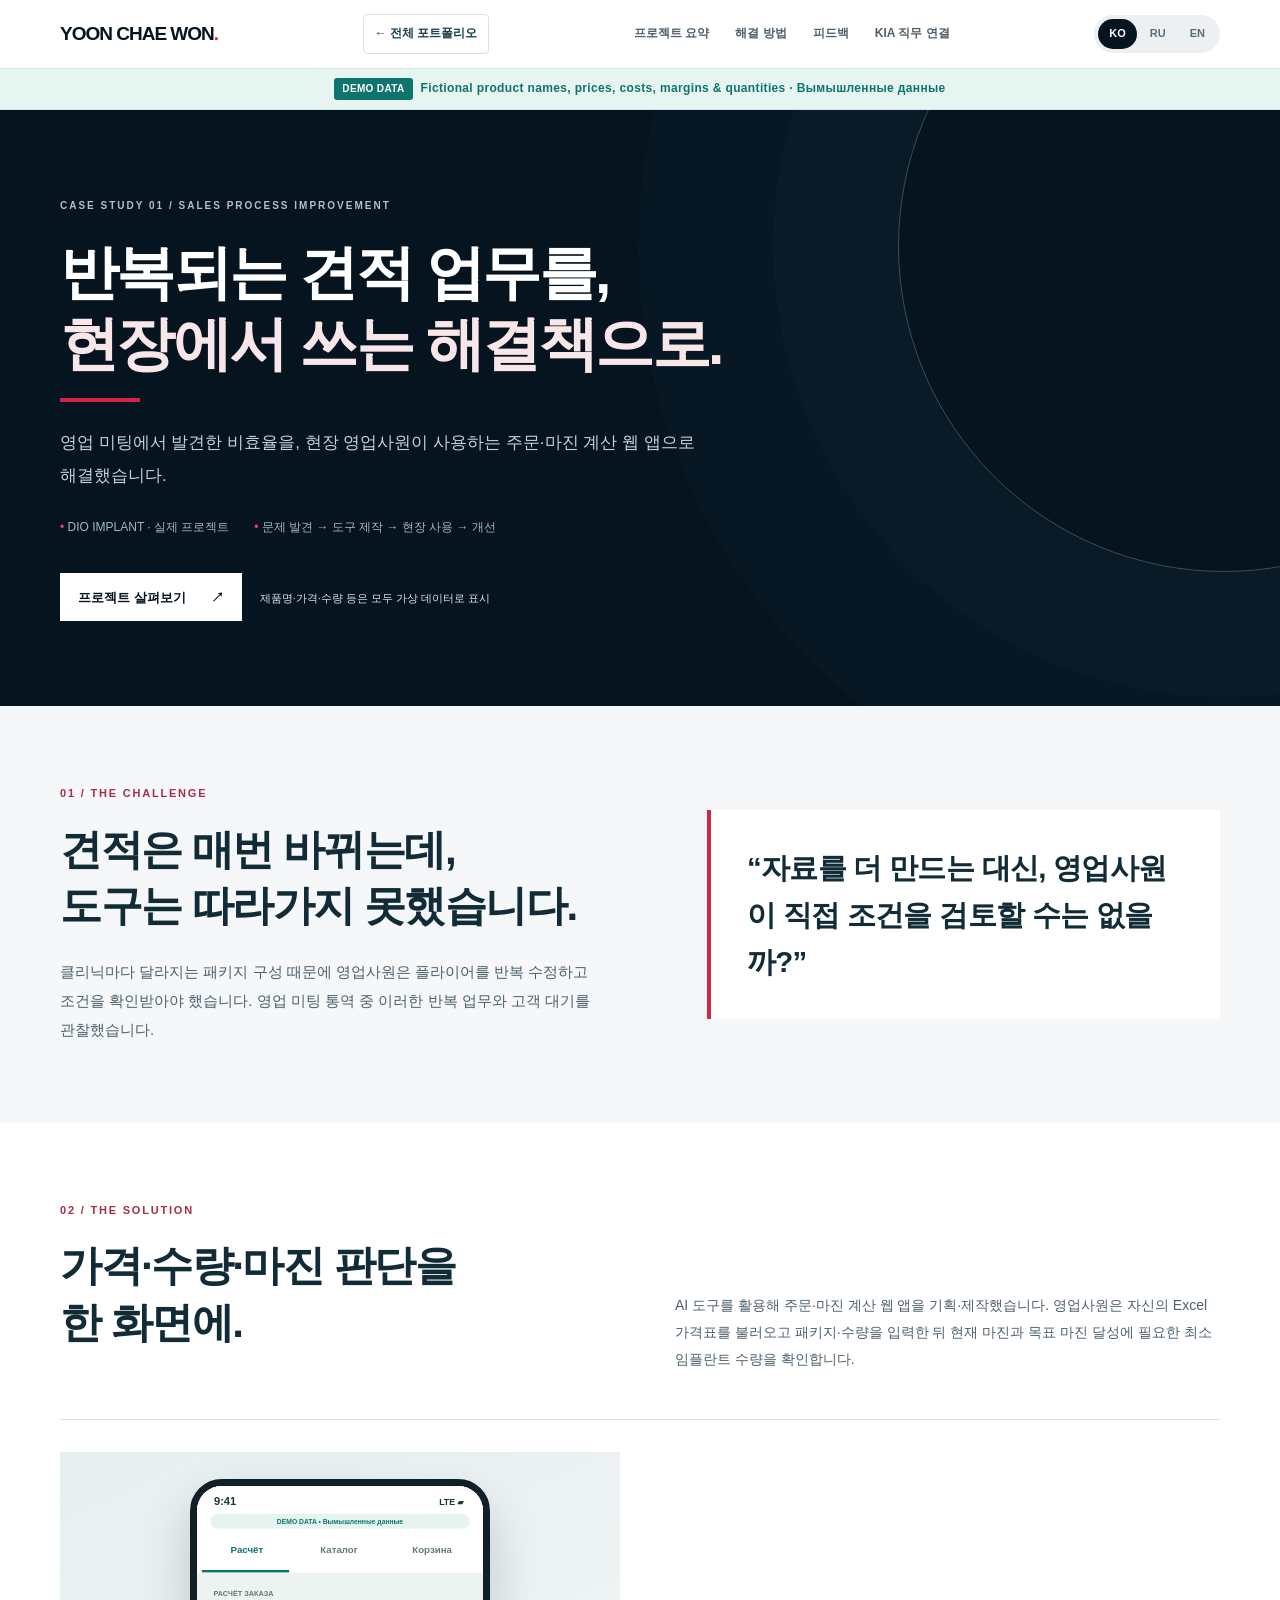
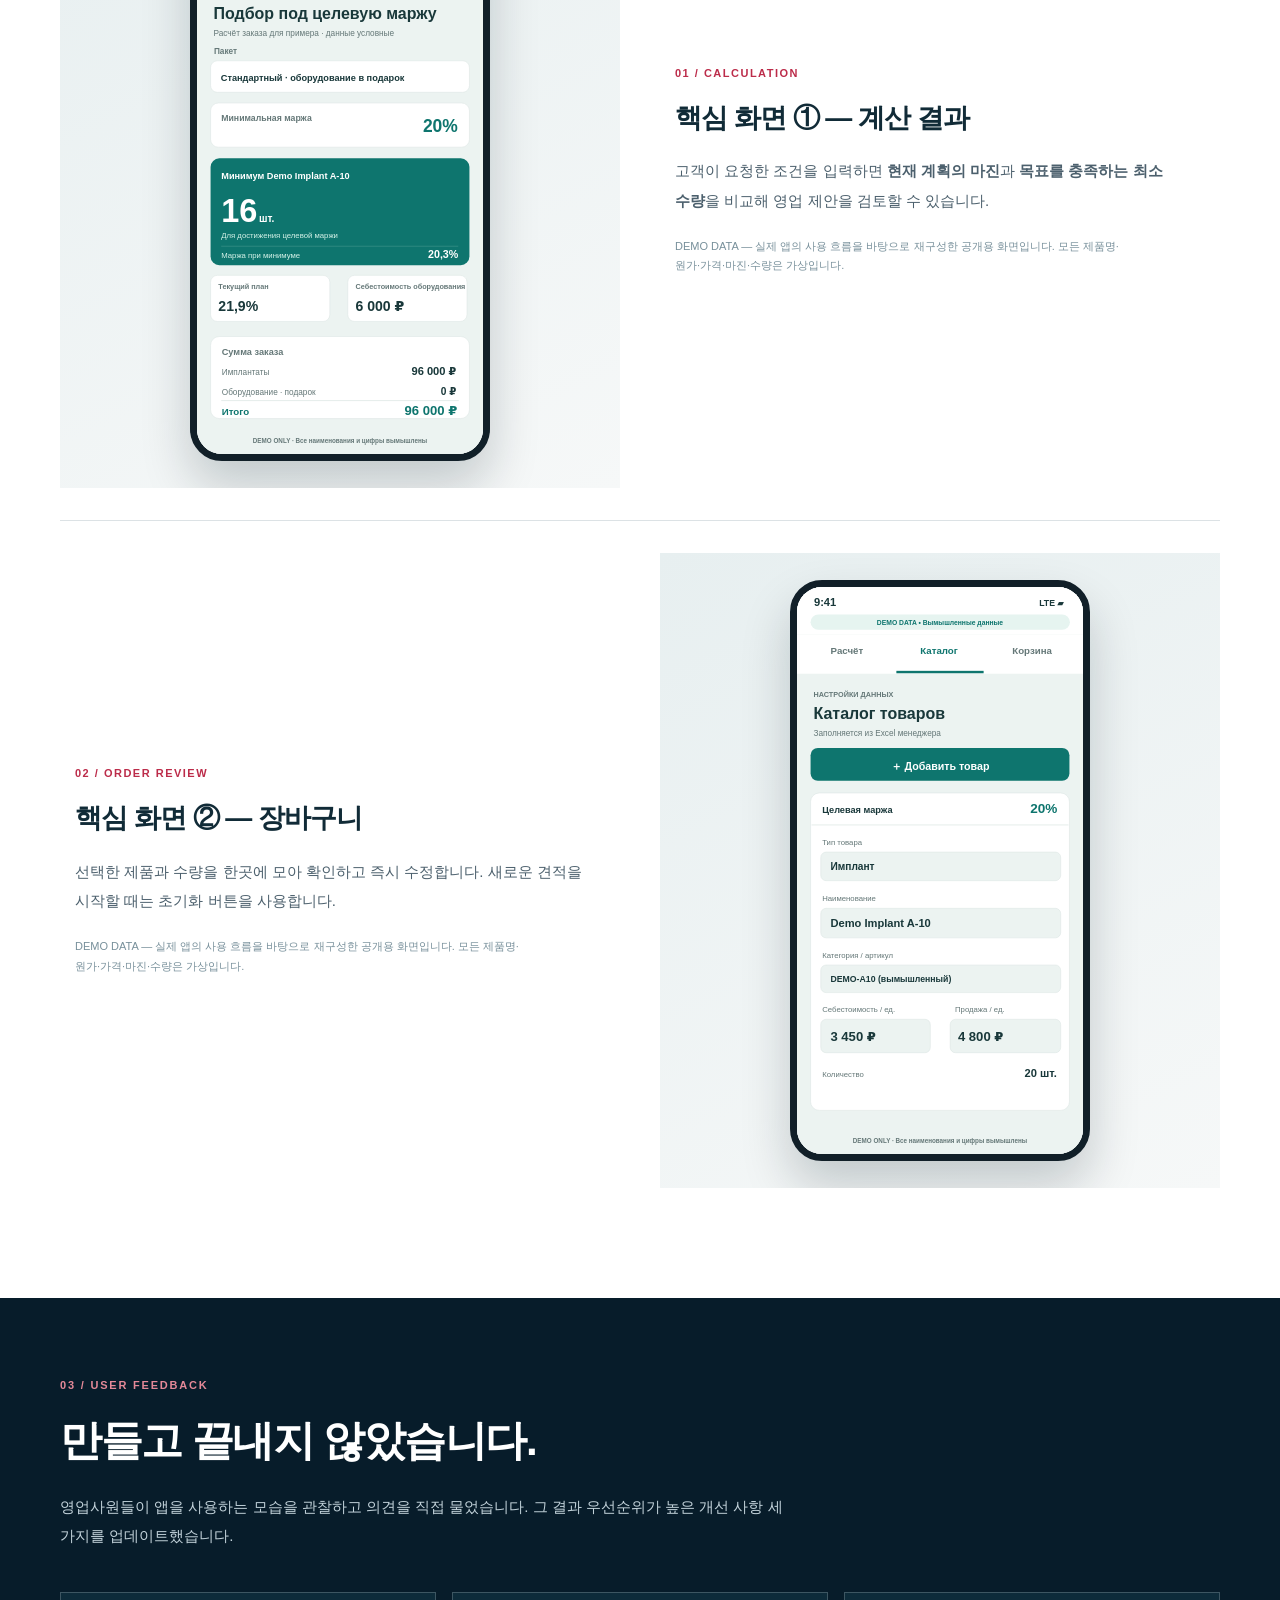
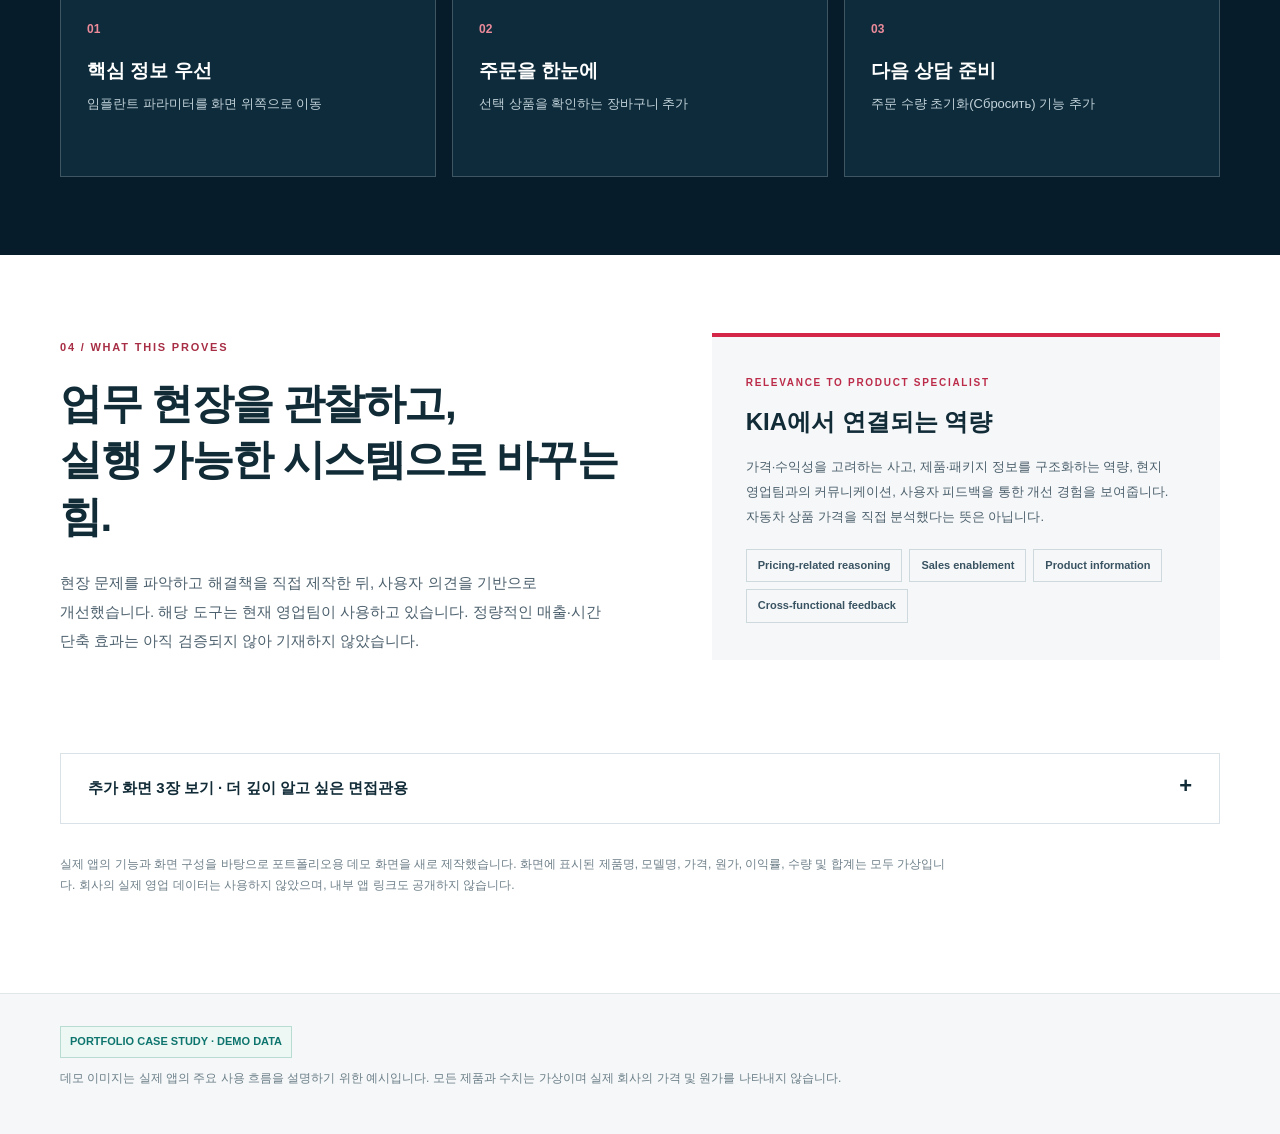
==== diosale-case.html @ 0d476793 "Publish DIO Sale role-focused case study using fictional demo screens (KO/RU/EN)" ====
<!doctype html><html lang="ko"><head><meta charset="utf-8"><meta name="viewport" content="width=device-width,initial-scale=1"><meta name="robots" content="noindex,nofollow"><title>DIO Sale | Case Study · Demo Data</title><meta name="description" content="DIO Sale case study: field-driven pricing calculator, fictional demo screens, feedback iteration, Korean Russian English."><style>
:root{--dark:#05141f;--ink:#112b37;--sub:#5d6e78;--red:#d32649;--line:#dce2e5;--bg:#f5f7f8;--teal:#16766f}*{box-sizing:border-box}html{scroll-behavior:smooth}body{margin:0;background:white;color:var(--ink);font:15px/1.78 Inter,"Pretendard","Noto Sans KR",-apple-system,BlinkMacSystemFont,"Segoe UI",Arial,sans-serif}a{color:inherit;text-decoration:none}button{cursor:pointer;font:inherit}button:focus-visible,a:focus-visible,summary:focus-visible{outline:3px solid #d32649;outline-offset:3px}.container{width:min(calc(100% - 68px),1160px);margin:auto}.top{position:sticky;top:0;z-index:20;background:rgba(255,255,255,.95);backdrop-filter:blur(14px);border-bottom:1px solid var(--line)}.topinner{min-height:68px;display:flex;align-items:center;justify-content:space-between;gap:20px}.logo{font-weight:900;font-size:19px;letter-spacing:-1px;color:var(--dark)}.logo b{color:var(--red)}.topnav{display:flex;gap:26px;font-size:12px;font-weight:700;color:#4f606b}.topnav a:hover{color:var(--red)}.language{display:flex;padding:4px;background:#ecf0f2;border-radius:60px;gap:2px}.language button{padding:5px 11px;font-size:11px;border:0;border-radius:24px;color:#586d7b;background:transparent;font-weight:800}.language button[aria-pressed=true]{background:var(--dark);color:white}.hero{background:var(--dark);color:white;overflow:hidden;position:relative}.hero:after{content:"";position:absolute;right:-270px;top:-190px;width:650px;height:650px;border:1px solid #355160;border-radius:50%;box-shadow:0 0 0 125px rgba(62,97,115,.05),0 0 0 260px rgba(62,97,115,.045);pointer-events:none}.hero-inner{padding:87px 0 85px;position:relative;z-index:1}.eyebrow{font-size:10px;letter-spacing:2px;color:#acc3d0;font-weight:850;text-transform:uppercase}.hero h1{font-size:clamp(38px,4.6vw,68px);line-height:1.22;font-weight:820;letter-spacing:-2.6px;margin:22px 0 25px;max-width:940px;word-break:keep-all}.hero h1 em{font-style:normal;color:#f9e6e9}.hero h1 em:after{content:"";display:block;width:80px;height:4px;background:var(--red);margin-top:18px}.hero p.lead{font-size:17px;color:#c3d2db;max-width:700px;line-height:1.9;margin:0 0 25px;word-break:keep-all}.hero-info{font-size:12px;color:#9db9c7;display:flex;flex-wrap:wrap;gap:15px 25px;margin:0 0 35px}.hero-info span:before{content:"• ";color:#ea4565}.primary{display:inline-flex;gap:25px;align-items:center;justify-content:space-between;padding:11px 18px;background:white;color:var(--dark);font-weight:800;font-size:13px;min-height:48px}.primary:hover{background:#eff4f6}.small-note{color:#8da5b2;font-size:11px;margin-left:18px}.part{padding:78px 0}.part-head{font-size:11px;color:#a72e45;font-weight:850;letter-spacing:1.8px;margin-bottom:18px}.part h2{font-size:clamp(29px,3.3vw,45px);line-height:1.34;letter-spacing:-1.5px;margin:0 0 22px;word-break:keep-all}.part h2 em{font-style:normal;color:#bc2544}.part p{font-size:15px;color:#4c606d;max-width:760px;line-height:1.95;margin:0;word-break:keep-all}.problem{background:#f5f7f8}.problem-grid{display:grid;grid-template-columns:1.05fr .95fr;gap:80px;align-items:center}.problem blockquote{margin:0;padding:34px 36px;border-left:4px solid var(--red);background:white;font-size:clamp(20px,2.3vw,30px);font-weight:800;line-height:1.6;letter-spacing:-.7px}.solution-head{display:grid;grid-template-columns:1fr 1fr;gap:70px;align-items:end;margin-bottom:46px}.solution-head p{font-size:14px}.proof{display:grid;grid-template-columns:1fr 1fr;gap:40px;align-items:center;padding:32px 0;border-top:1px solid var(--line)}.proof.reverse .proof-img{order:2}.proof.reverse .proof-text{order:1}.proof-text{padding:22px 15px}.proof-index{font-size:11px;letter-spacing:1.5px;color:#bc2c4a;font-weight:850;margin-bottom:16px}.proof h3{font-size:27px;line-height:1.4;letter-spacing:-.9px;margin:0 0 19px}.proof-text p{font-size:15px}.proof-img{max-width:100%;display:flex;justify-content:center;overflow:hidden;background:linear-gradient(155deg,#e7eff0,#f6f8f8);padding:27px;min-height:470px;align-items:center}.phone{width:min(100%,285px);background:#fff;border:7px solid #111f28;border-radius:32px;overflow:hidden;box-shadow:0 26px 50px rgba(2,23,33,.2)}.phone img{display:block;width:100%;height:auto}.photo-label{font-size:11px;color:#78909b;margin-top:22px;max-width:350px}.iteration{background:#071c2a;color:white}.iteration .part-head{color:#e48998}.iteration h2{color:white}.iteration h2 em{color:#f2bdc5}.iteration p{color:#c2d2da}.improvements{display:grid;grid-template-columns:repeat(3,minmax(0,1fr));gap:16px;margin-top:42px}.improve{border:1px solid #3d5662;padding:26px;min-height:185px;background:#0d2b3a}.improve .num{color:#ed8b9b;font-weight:800;font-size:12px}.improve h3{color:#fff;font-size:19px;margin:17px 0 7px;line-height:1.4}.improve p{font-size:13px}.result-grid{display:grid;grid-template-columns:1.05fr .95fr;gap:90px;align-items:center}.result-box{background:#f5f7f8;padding:37px 34px;border-top:4px solid var(--red)}.result-box .small{font-size:10px;color:#bc2c4a;font-weight:900;letter-spacing:1.7px}.result-box h3{font-size:24px;line-height:1.4;margin:13px 0 15px}.result-box p{font-size:13px}.tags{display:flex;flex-wrap:wrap;gap:7px;margin-top:19px}.tags span{padding:6px 11px;border:1px solid #ced9de;font-size:11px;font-weight:750;color:#395362}.extra-section{padding:15px 0 85px;background:white}.expand{border:1px solid #d9e2e6}.expand summary{padding:21px 27px;display:flex;justify-content:space-between;gap:20px;font-weight:780;cursor:pointer;list-style:none}.expand summary::-webkit-details-marker{display:none}.expand summary:after{content:'+';font-size:22px;line-height:1}.expand[open] summary:after{content:'−'}.expand-body{padding:0 25px 28px}.expand-body>p{margin:0 0 20px;color:#71838e;font-size:13px}.extra-grid{display:grid;grid-template-columns:repeat(3,minmax(0,1fr));gap:15px}.extra-card{border:1px solid #e0e7ea;background:#f6f9f9;padding:16px}.extra-card img{display:block;width:100%;height:310px;object-fit:cover;object-position:top;border:1px solid #dce6e8}.extra-card h4{font-size:14px;margin:12px 0 2px}.extra-card p{font-size:12px;color:#697d88;margin:0}.foot{padding:32px 0 45px;background:#f5f7f8;border-top:1px solid #e1e7e9}.foot p{font-size:12px;color:#6b7e88;margin:0}.approval{display:inline-block;font-size:11px;color:#9d3048;font-weight:800;border:1px solid #deb9c1;padding:5px 9px;margin-bottom:10px}.privacy{font-size:12px;color:#6e7f89;margin-top:30px!important;max-width:900px}.hide{display:none} @media(max-width:960px){.topnav{display:none}.problem-grid,.solution-head,.proof,.result-grid{grid-template-columns:1fr;gap:30px}.proof.reverse .proof-img,.proof.reverse .proof-text{order:initial}.improvements{grid-template-columns:1fr}.improve{min-height:0}.proof-img{min-height:390px}.hero-inner{padding:70px 0}}@media(max-width:620px){.container{width:min(calc(100% - 36px),1160px)}.topinner{min-height:60px}.hero-inner{padding:60px 0}.hero h1{font-size:37px;letter-spacing:-1.5px}.part{padding:58px 0}.problem blockquote{padding:25px}.solution-head{gap:13px}.proof{padding:25px 0}.proof-text{padding:0}.proof-img{padding:20px;min-height:400px}.phone{width:260px}.extra-grid{grid-template-columns:1fr}.extra-card img{height:240px;object-fit:contain;background:#f0f4f4}.small-note{display:block;margin:15px 0 0}.result-box{padding:25px}.expand summary{padding:18px}.expand-body{padding:0 18px 20px}.hero-info{gap:8px 14px}.hero h1 em:after{margin-top:14px}}
.back-link{font-size:12px;font-weight:800;color:#1c3e4c;padding:8px 11px;border:1px solid #d7e0e5;border-radius:4px}.back-link:hover{color:#d32649;border-color:#d32649}.demo-global{display:flex;align-items:center;justify-content:center;gap:8px;background:#e6f5f0;color:#0e756e;border-bottom:1px solid #c7e9df;font-size:12px;font-weight:830;letter-spacing:.35px;padding:9px 14px}.demo-global b{background:#0e756e;color:white;padding:2px 8px;border-radius:3px;font-size:10px}.phone img{background:#eef4f1}.proof-img .phone{width:min(100%,300px)}.extra-card img{object-fit:contain;height:330px;background:#eef4f1}.foot .approval{border-color:#b8dcd2;background:#edf8f4;color:#0e756e}.photo-label{max-width:450px}.hero .small-note{color:#d6e6ea}@media(max-width:680px){.back-link{font-size:10px;padding:5px 7px}.topnav{display:none}.logo{font-size:15px}.topinner{gap:9px}.demo-global{font-size:10px;flex-wrap:wrap;line-height:1.4}}</style></head><body>
<header class="top"><div class="container topinner"><a class="logo" href="index.html#projects">YOON CHAE WON<b>.</b></a><a id="back-to-portfolio" href="index.html#projects" class="back-link" data-t="back">← 전체 포트폴리오</a><nav class="topnav"><a href="#challenge" data-t="nav0"></a><a href="#solution" data-t="nav1"></a><a href="#iteration" data-t="nav2"></a><a href="#outcome" data-t="nav3"></a></nav><div class="language" role="group" aria-label="Choose language"><button data-lang="ko" aria-pressed="true">KO</button><button data-lang="ru" aria-pressed="false">RU</button><button data-lang="en" aria-pressed="false">EN</button></div></div></header>
<div class="demo-global"><b>DEMO DATA</b><span>Fictional product names, prices, costs, margins &amp; quantities · Вымышленные данные</span></div><main id="top"><section class="hero"><div class="container hero-inner"><div class="eyebrow" data-t="label"></div><h1 data-h="hero"></h1><p class="lead" data-t="lead"></p><div class="hero-info"><span data-t="category"></span><span data-t="primary"></span></div><a class="primary" href="#challenge"><span data-t="see"></span><span aria-hidden="true">↗</span></a><span class="small-note" data-t="note"></span></div></section>
<section class="part problem" id="challenge"><div class="container problem-grid"><div><div class="part-head" data-t="problemTag"></div><h2 data-h="problemTitle"></h2><p data-t="problemBody"></p></div><blockquote data-t="problemQuote"></blockquote></div></section>
<section class="part" id="solution"><div class="container"><div class="solution-head"><div><div class="part-head" data-t="solutionTag"></div><h2 data-h="solutionTitle"></h2></div><p data-t="solutionBody"></p></div>
<div class="proof"><div class="proof-img"><div class="phone"><img id="primary1" alt="Demo data calculation screen — all figures fictional"></div></div><div class="proof-text"><div class="proof-index">01 / CALCULATION</div><h3 data-t="shot1Title"></h3><p data-bold="shot1Body"></p><div class="photo-label" data-t="mediaCaption"></div></div></div>
<div class="proof reverse"><div class="proof-img"><div class="phone"><img id="primary2" alt="Demo data basket screen — all figures fictional"></div></div><div class="proof-text"><div class="proof-index">02 / ORDER REVIEW</div><h3 data-t="shot2Title"></h3><p data-t="shot2Body"></p><div class="photo-label" data-t="mediaCaption"></div></div></div></div></section>
<section class="part iteration" id="iteration"><div class="container"><div class="part-head" data-t="iterationTag"></div><h2 data-t="iterationTitle"></h2><p data-t="iterationBody"></p><div class="improvements" id="changes"></div></div></section>
<section class="part" id="outcome"><div class="container result-grid"><div><div class="part-head" data-t="outcomeTag"></div><h2 data-h="outcomeTitle"></h2><p data-t="outcomeBody"></p></div><div class="result-box"><div class="small" data-t="kiaTag"></div><h3 data-t="kiaTitle"></h3><p data-t="kiaBody"></p><div class="tags" id="tags"></div></div></div></section>
<section class="extra-section"><div class="container"><details class="expand"><summary data-t="extraSummary"></summary><div class="expand-body"><p data-t="extraIntro"></p><div class="extra-grid" id="extra"></div></div></details><p class="privacy" data-t="privacy"></p></div></section></main>
<footer class="foot"><div class="container"><span class="approval" data-t="approval"></span><p data-t="footer"></p></div></footer>
<script>const copy={"ko":{"nav0":"프로젝트 요약","nav1":"해결 방법","nav2":"피드백","nav3":"KIA 직무 연결","label":"CASE STUDY 01  /  SALES PROCESS IMPROVEMENT","hero":"반복되는 견적 업무를,<br><em>현장에서 쓰는 해결책으로.</em>","lead":"영업 미팅에서 발견한 비효율을, 현장 영업사원이 사용하는 주문·마진 계산 웹 앱으로 해결했습니다.","category":"DIO IMPLANT · 실제 프로젝트","primary":"문제 발견 → 도구 제작 → 현장 사용 → 개선","see":"프로젝트 살펴보기","note":"제품명·가격·수량 등은 모두 가상 데이터로 표시","problemTag":"01 / THE CHALLENGE","problemTitle":"견적은 매번 바뀌는데,<br>도구는 따라가지 못했습니다.","problemBody":"클리닉마다 달라지는 패키지 구성 때문에 영업사원은 플라이어를 반복 수정하고 조건을 확인받아야 했습니다. 영업 미팅 통역 중 이러한 반복 업무와 고객 대기를 관찰했습니다.","problemQuote":"“자료를 더 만드는 대신, 영업사원이 직접 조건을 검토할 수는 없을까?”","solutionTag":"02 / THE SOLUTION","solutionTitle":"가격·수량·마진 판단을<br>한 화면에.","solutionBody":"AI 도구를 활용해 주문·마진 계산 웹 앱을 기획·제작했습니다. 영업사원은 자신의 Excel 가격표를 불러오고 패키지·수량을 입력한 뒤 현재 마진과 목표 마진 달성에 필요한 최소 임플란트 수량을 확인합니다.","shot1Title":"핵심 화면 ① — 계산 결과","shot1Body":"고객이 요청한 조건을 입력하면 **현재 계획의 마진**과 **목표를 충족하는 최소 수량**을 비교해 영업 제안을 검토할 수 있습니다.","shot2Title":"핵심 화면 ② — 장바구니","shot2Body":"선택한 제품과 수량을 한곳에 모아 확인하고 즉시 수정합니다. 새로운 견적을 시작할 때는 초기화 버튼을 사용합니다.","mediaCaption":"DEMO DATA — 실제 앱의 사용 흐름을 바탕으로 재구성한 공개용 화면입니다. 모든 제품명·원가·가격·마진·수량은 가상입니다.","iterationTag":"03 / USER FEEDBACK","iterationTitle":"만들고 끝내지 않았습니다.","iterationBody":"영업사원들이 앱을 사용하는 모습을 관찰하고 의견을 직접 물었습니다. 그 결과 우선순위가 높은 개선 사항 세 가지를 업데이트했습니다.","changes":[["01","핵심 정보 우선","임플란트 파라미터를 화면 위쪽으로 이동"],["02","주문을 한눈에","선택 상품을 확인하는 장바구니 추가"],["03","다음 상담 준비","주문 수량 초기화(Сбросить) 기능 추가"]],"outcomeTag":"04 / WHAT THIS PROVES","outcomeTitle":"업무 현장을 관찰하고,<br>실행 가능한 시스템으로 바꾸는 힘.","outcomeBody":"현장 문제를 파악하고 해결책을 직접 제작한 뒤, 사용자 의견을 기반으로 개선했습니다. 해당 도구는 현재 영업팀이 사용하고 있습니다. 정량적인 매출·시간 단축 효과는 아직 검증되지 않아 기재하지 않았습니다.","kiaTag":"RELEVANCE TO PRODUCT SPECIALIST","kiaTitle":"KIA에서 연결되는 역량","kiaBody":"가격·수익성을 고려하는 사고, 제품·패키지 정보를 구조화하는 역량, 현지 영업팀과의 커뮤니케이션, 사용자 피드백을 통한 개선 경험을 보여줍니다. 자동차 상품 가격을 직접 분석했다는 뜻은 아닙니다.","kiaTags":["Pricing-related reasoning","Sales enablement","Product information","Cross-functional feedback"],"extraSummary":"추가 화면 3장 보기 · 더 깊이 알고 싶은 면접관용","extraIntro":"추가 화면은 실제 앱의 구성과 사용 흐름을 참고해 제작한 가상 데이터 시연 화면입니다.","extraLabels":[["주문 조건","임플란트 수량·현재 주문 계획"],["장비 구성","고객별 장비 패키지 구성"],["제품 카탈로그","Excel 가격표를 불러와 항목 확인·수정"]],"approval":"PORTFOLIO CASE STUDY · DEMO DATA","privacy":"실제 앱의 기능과 화면 구성을 바탕으로 포트폴리오용 데모 화면을 새로 제작했습니다. 화면에 표시된 제품명, 모델명, 가격, 원가, 이익률, 수량 및 합계는 모두 가상입니다. 회사의 실제 영업 데이터는 사용하지 않았으며, 내부 앱 링크도 공개하지 않습니다.","footer":"데모 이미지는 실제 앱의 주요 사용 흐름을 설명하기 위한 예시입니다. 모든 제품과 수치는 가상이며 실제 회사의 가격 및 원가를 나타내지 않습니다.","back":"← 전체 포트폴리오"},"ru":{"nav0":"Обзор","nav1":"Решение","nav2":"Обратная связь","nav3":"Для Kia","label":"КЕЙС 01 / ОПТИМИЗАЦИЯ ПРОДАЖ","hero":"От повторяющихся расчётов<br>к <em>инструменту для отдела продаж.</em>","lead":"Увидев неэффективность подготовки предложений, я создала веб-приложение для расчёта заказа и маржинальности, которым пользуются сотрудники отдела продаж.","category":"DIO IMPLANT · РЕАЛЬНЫЙ ПРОЕКТ","primary":"Проблема → Инструмент → Использование → Улучшения","see":"Изучить кейс","note":"Все названия товаров и числа на экранах вымышлены","problemTag":"01 / ЗАДАЧА","problemTitle":"Условия менялись,<br>а подготовка занимала время.","problemBody":"Для разных клиник требовалось многократно менять состав пакетов, править материалы и согласовывать условия. Я заметила эту проблему, наблюдая за продажами во время перевода встреч.","problemQuote":"«Что, если менеджер сможет оценивать условия предложения самостоятельно?»","solutionTag":"02 / РЕШЕНИЕ","solutionTitle":"Цена, количество и маржа<br>в одном интерфейсе.","solutionBody":"С помощью AI-инструментов я спроектировала и создала веб-калькулятор. Менеджер загружает собственный Excel-прайс, выбирает пакет и количество, а затем видит маржу текущего плана и минимальное количество имплантов для целевой маржи.","shot1Title":"Экран ① — результат расчёта","shot1Body":"Сравнение маржи **текущего плана** с **минимальным количеством для целевого уровня**, чтобы оценить условия предложения.","shot2Title":"Экран ② — корзина","shot2Body":"Выбранные позиции и количество собраны в одном месте: их можно изменить или удалить, а заказ сбросить для следующего расчёта.","mediaCaption":"DEMO DATA — демонстрационный экран по мотивам реального рабочего процесса. Все модели, цены, затраты, количества и проценты вымышлены.","iterationTag":"03 / ОБРАТНАЯ СВЯЗЬ","iterationTitle":"Разработка не закончилась релизом.","iterationBody":"Я наблюдала, как менеджеры пользуются приложением, и спрашивала, что мешает работе. На основе обратной связи внесла три изменения.","changes":[["01","Главное — выше","Параметры имплантов перенесены наверх"],["02","Заказ — в одном месте","Добавлена отдельная корзина"],["03","Новый расчёт — проще","Добавлена кнопка сброса количества заказа"]],"outcomeTag":"04 / МОЙ ВКЛАД","outcomeTitle":"От наблюдения за процессом<br>к рабочему инструменту.","outcomeBody":"Я выявила задачу, создала решение и улучшила его по отзывам пользователей. Инструмент используется отделом продаж. Подтверждённых количественных показателей экономии времени или роста выручки пока нет.","kiaTag":"ДЛЯ РОЛИ PRODUCT SPECIALIST","kiaTitle":"Применимые навыки для Kia","kiaBody":"Работа с ценой и рентабельностью, структурирование продуктовых данных, коммуникация с продажами и улучшение решений по обратной связи. Это не утверждение об опыте ценообразования автомобилей.","kiaTags":["Pricing-related reasoning","Sales enablement","Product information","Cross-functional feedback"],"extraSummary":"Другие экраны · для детального ознакомления","extraIntro":"Дополнительные экраны показывают рабочие сценарии с исключительно вымышленными данными.","extraLabels":[["План заказа","Параметры импланта и количество"],["Оборудование","Состав оборудования для заказа"],["Каталог","Проверка и редактирование загруженного Excel-прайса"]],"approval":"PORTFOLIO CASE STUDY · DEMO DATA","privacy":"Для портфолио созданы новые демонстрационные экраны на основе функциональных сценариев приложения. Все наименования, модели, цены, себестоимость, проценты, количества и суммы вымышлены. Реальные коммерческие данные и ссылка на внутренний сервис не публикуются.","footer":"Все продукты и числовые значения на демонстрационных экранах вымышлены и не отражают реальные цены или себестоимость компании.","back":"← Всё портфолио"},"en":{"nav0":"Overview","nav1":"Solution","nav2":"Feedback","nav3":"For Kia","label":"CASE STUDY 01 / SALES PROCESS IMPROVEMENT","hero":"From repetitive quotations<br>to <em>a tool sales teams actually use.</em>","lead":"I identified friction in repeated package revisions and created a web app that helps sales representatives review order value and target profitability.","category":"DIO IMPLANT · COMPLETED PROJECT","primary":"Problem → Build → Field use → Iteration","see":"Explore the case","note":"All product names and figures on the screens are fictional","problemTag":"01 / THE CHALLENGE","problemTitle":"Offer conditions changed.<br>The workflow could not keep up.","problemBody":"Custom packages for different clinics meant repeated flyer revisions and condition checks. While interpreting sales meetings, I observed the extra work involved and the time customers spent waiting.","problemQuote":"“What if sales representatives could evaluate package conditions themselves?”","solutionTag":"02 / THE SOLUTION","solutionTitle":"Value, quantity and margin<br>in one workflow.","solutionBody":"I planned and built a web calculator with the help of AI tools. Sales representatives upload their own Excel price list, select package types and quantities, then check current-plan margin and the minimum implant quantity required for a target margin.","shot1Title":"Key screen ① — margin result","shot1Body":"Sales representatives compare the **current plan margin** with the **minimum quantity needed to meet a target** before making an offer.","shot2Title":"Key screen ② — order basket","shot2Body":"Selected products and quantities are visible together, can be adjusted quickly, and can be reset for the next quotation.","mediaCaption":"DEMO DATA — a recreated screen illustrating the actual workflow. All models, prices, costs, quantities, and margins are fictional.","iterationTag":"03 / USER FEEDBACK","iterationTitle":"I did not stop at the first release.","iterationBody":"I watched sales representatives use the app and asked for their feedback. Three practical UX changes followed.","changes":[["01","Important inputs first","Moved implant parameters to the top of the screen"],["02","One clear order view","Added a separate basket for selected products"],["03","Faster next quotation","Added a reset button for order quantities"]],"outcomeTag":"04 / WHAT THIS PROVES","outcomeTitle":"Turning frontline observations<br>into a practical system.","outcomeBody":"I identified a workflow problem, built a solution, and improved it with user feedback. The tool is currently used by the sales team. No unverified time-saving or revenue figures are claimed.","kiaTag":"RELEVANCE TO PRODUCT SPECIALIST","kiaTitle":"Transferable value for Kia","kiaBody":"Pricing-related reasoning, product/package information structure, collaboration with sales and feedback-driven iteration. This does not imply previous automotive pricing experience.","kiaTags":["Pricing-related reasoning","Sales enablement","Product information","Cross-functional feedback"],"extraSummary":"Explore three extra screens · optional detail","extraIntro":"Additional screens show the app workflow using entirely fictional sample data.","extraLabels":[["Order plan","Implant parameters and quantity"],["Equipment","Equipment items in an order"],["Catalog","Review and edit an imported Excel price list"]],"approval":"PORTFOLIO CASE STUDY · DEMO DATA","privacy":"These portfolio demo screens have been recreated to illustrate how the real app works. All product names, models, prices, costs, percentages, quantities, and totals are fictional. Actual commercial information and the internal app link are not published.","footer":"Demo screenshots show illustrative workflows only. Every product and figure is fictional and does not represent real company pricing or costs.","back":"← Full portfolio"}};const pictures=["assets/diosale-demo-calculation.svg","assets/diosale-demo-basket.svg","assets/diosale-demo-order.svg","assets/diosale-demo-equipment.svg","assets/diosale-demo-catalog.svg"];const esc=x=>String(x).replace(/[&<>"]/g,c=>({'&':'&amp;','<':'&lt;','>':'&gt;','"':'&quot;'}[c]));function setLang(lang){const t=copy[lang];if(!t)return;document.documentElement.lang=lang;const back=document.getElementById('back-to-portfolio');if(back)back.href='index.html?lang='+encodeURIComponent(lang)+'#projects';document.querySelectorAll('[data-t]').forEach(el=>{el.textContent=t[el.dataset.t]});document.querySelectorAll('[data-h]').forEach(el=>{el.innerHTML=t[el.dataset.h]});document.querySelectorAll('[data-bold]').forEach(el=>{el.innerHTML=esc(t[el.dataset.bold]).replace(/\*\*(.+?)\*\*/g,'<strong>$1</strong>')});document.getElementById('changes').innerHTML=t.changes.map(c=>'<article class="improve"><div class="num">'+esc(c[0])+'</div><h3>'+esc(c[1])+'</h3><p>'+esc(c[2])+'</p></article>').join('');document.getElementById('tags').innerHTML=t.kiaTags.map(x=>'<span>'+esc(x)+'</span>').join('');document.getElementById('extra').innerHTML=t.extraLabels.map((x,i)=>'<article class="extra-card"><img loading="lazy" src="'+pictures[i+2]+'" alt="Fictional sample screen '+(i+1)+'"><h4>'+esc(x[0])+'</h4><p>'+esc(x[1])+'</p></article>').join('');document.querySelectorAll('[data-lang]').forEach(b=>b.setAttribute('aria-pressed',String(b.dataset.lang===lang)));}document.getElementById('primary1').src=pictures[0];document.getElementById('primary2').src=pictures[4];document.querySelectorAll('[data-lang]').forEach(b=>b.addEventListener('click',()=>setLang(b.dataset.lang)));setLang((new URLSearchParams(location.search).get('lang')||'ko').toLowerCase());</script></body></html>
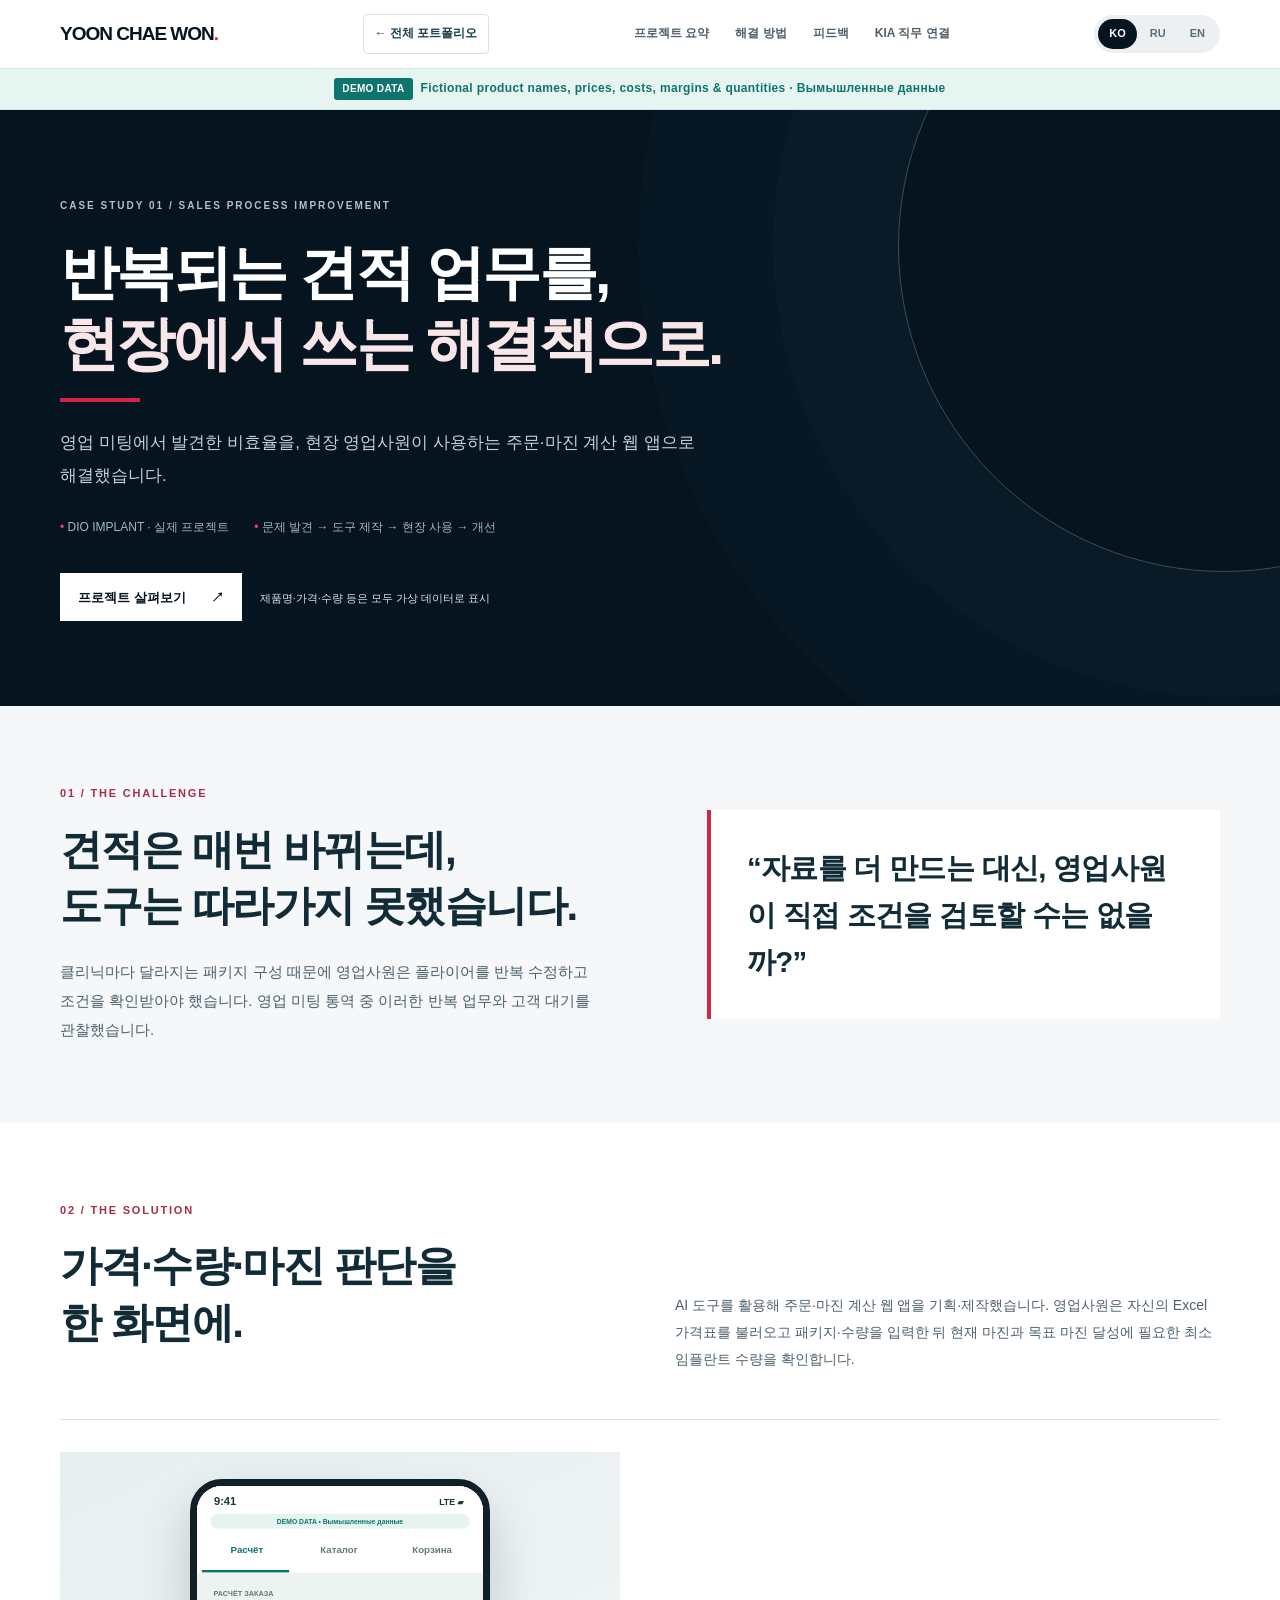
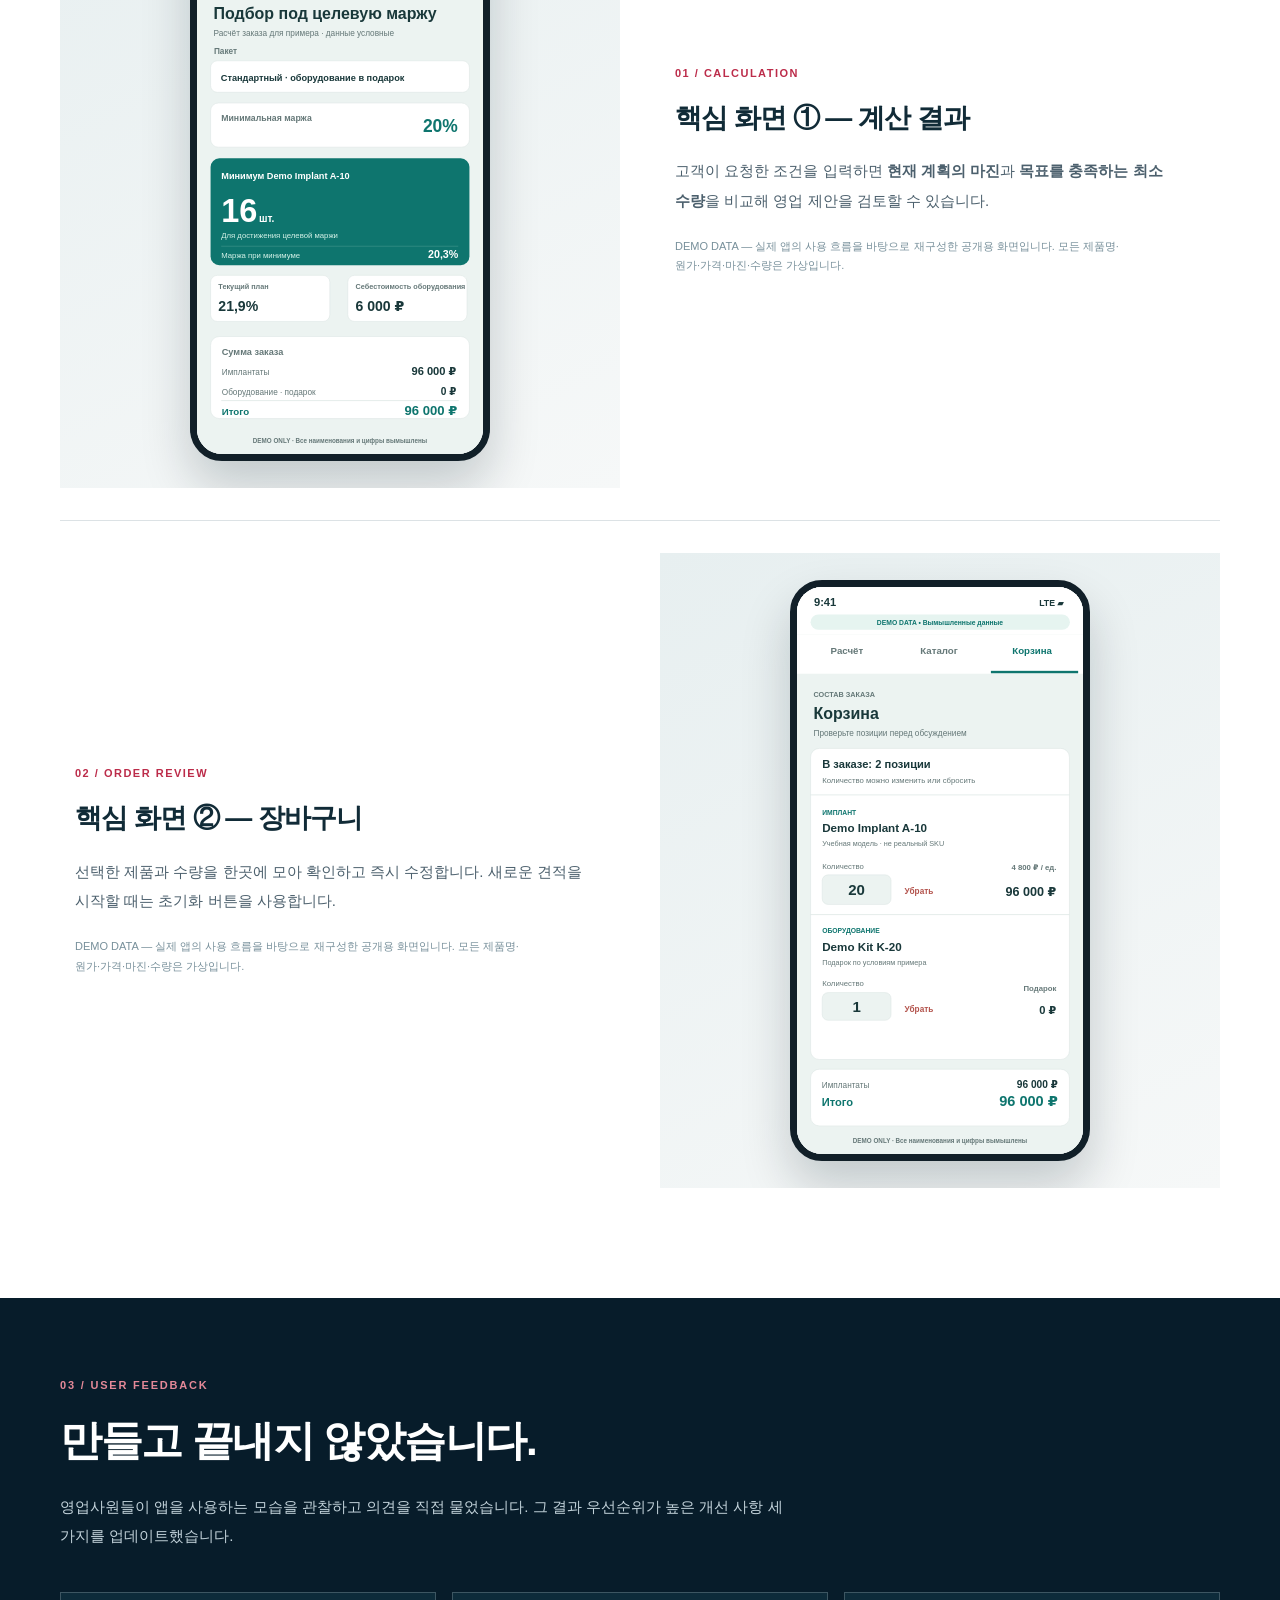
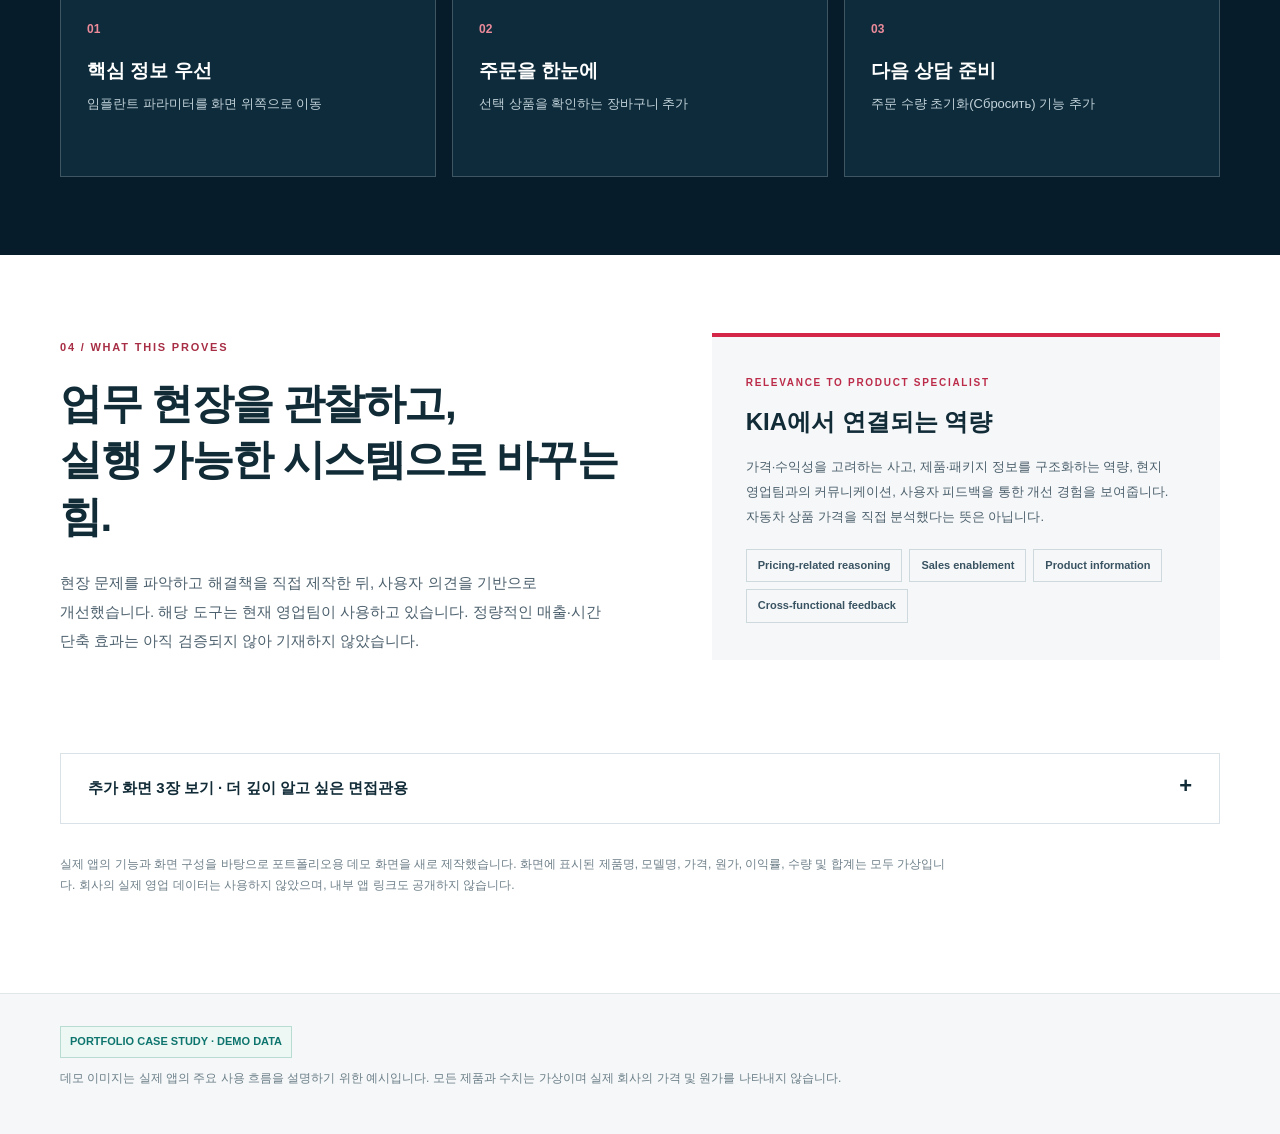
==== commit b64ba76c: "Match order-review screen with fictional demo basket visual" ====
--- a/diosale-case.html
+++ b/diosale-case.html
@@ -11,4 +11,4 @@
 <section class="part" id="outcome"><div class="container result-grid"><div><div class="part-head" data-t="outcomeTag"></div><h2 data-h="outcomeTitle"></h2><p data-t="outcomeBody"></p></div><div class="result-box"><div class="small" data-t="kiaTag"></div><h3 data-t="kiaTitle"></h3><p data-t="kiaBody"></p><div class="tags" id="tags"></div></div></div></section>
 <section class="extra-section"><div class="container"><details class="expand"><summary data-t="extraSummary"></summary><div class="expand-body"><p data-t="extraIntro"></p><div class="extra-grid" id="extra"></div></div></details><p class="privacy" data-t="privacy"></p></div></section></main>
 <footer class="foot"><div class="container"><span class="approval" data-t="approval"></span><p data-t="footer"></p></div></footer>
-<script>const copy={"ko":{"nav0":"프로젝트 요약","nav1":"해결 방법","nav2":"피드백","nav3":"KIA 직무 연결","label":"CASE STUDY 01  /  SALES PROCESS IMPROVEMENT","hero":"반복되는 견적 업무를,<br><em>현장에서 쓰는 해결책으로.</em>","lead":"영업 미팅에서 발견한 비효율을, 현장 영업사원이 사용하는 주문·마진 계산 웹 앱으로 해결했습니다.","category":"DIO IMPLANT · 실제 프로젝트","primary":"문제 발견 → 도구 제작 → 현장 사용 → 개선","see":"프로젝트 살펴보기","note":"제품명·가격·수량 등은 모두 가상 데이터로 표시","problemTag":"01 / THE CHALLENGE","problemTitle":"견적은 매번 바뀌는데,<br>도구는 따라가지 못했습니다.","problemBody":"클리닉마다 달라지는 패키지 구성 때문에 영업사원은 플라이어를 반복 수정하고 조건을 확인받아야 했습니다. 영업 미팅 통역 중 이러한 반복 업무와 고객 대기를 관찰했습니다.","problemQuote":"“자료를 더 만드는 대신, 영업사원이 직접 조건을 검토할 수는 없을까?”","solutionTag":"02 / THE SOLUTION","solutionTitle":"가격·수량·마진 판단을<br>한 화면에.","solutionBody":"AI 도구를 활용해 주문·마진 계산 웹 앱을 기획·제작했습니다. 영업사원은 자신의 Excel 가격표를 불러오고 패키지·수량을 입력한 뒤 현재 마진과 목표 마진 달성에 필요한 최소 임플란트 수량을 확인합니다.","shot1Title":"핵심 화면 ① — 계산 결과","shot1Body":"고객이 요청한 조건을 입력하면 **현재 계획의 마진**과 **목표를 충족하는 최소 수량**을 비교해 영업 제안을 검토할 수 있습니다.","shot2Title":"핵심 화면 ② — 장바구니","shot2Body":"선택한 제품과 수량을 한곳에 모아 확인하고 즉시 수정합니다. 새로운 견적을 시작할 때는 초기화 버튼을 사용합니다.","mediaCaption":"DEMO DATA — 실제 앱의 사용 흐름을 바탕으로 재구성한 공개용 화면입니다. 모든 제품명·원가·가격·마진·수량은 가상입니다.","iterationTag":"03 / USER FEEDBACK","iterationTitle":"만들고 끝내지 않았습니다.","iterationBody":"영업사원들이 앱을 사용하는 모습을 관찰하고 의견을 직접 물었습니다. 그 결과 우선순위가 높은 개선 사항 세 가지를 업데이트했습니다.","changes":[["01","핵심 정보 우선","임플란트 파라미터를 화면 위쪽으로 이동"],["02","주문을 한눈에","선택 상품을 확인하는 장바구니 추가"],["03","다음 상담 준비","주문 수량 초기화(Сбросить) 기능 추가"]],"outcomeTag":"04 / WHAT THIS PROVES","outcomeTitle":"업무 현장을 관찰하고,<br>실행 가능한 시스템으로 바꾸는 힘.","outcomeBody":"현장 문제를 파악하고 해결책을 직접 제작한 뒤, 사용자 의견을 기반으로 개선했습니다. 해당 도구는 현재 영업팀이 사용하고 있습니다. 정량적인 매출·시간 단축 효과는 아직 검증되지 않아 기재하지 않았습니다.","kiaTag":"RELEVANCE TO PRODUCT SPECIALIST","kiaTitle":"KIA에서 연결되는 역량","kiaBody":"가격·수익성을 고려하는 사고, 제품·패키지 정보를 구조화하는 역량, 현지 영업팀과의 커뮤니케이션, 사용자 피드백을 통한 개선 경험을 보여줍니다. 자동차 상품 가격을 직접 분석했다는 뜻은 아닙니다.","kiaTags":["Pricing-related reasoning","Sales enablement","Product information","Cross-functional feedback"],"extraSummary":"추가 화면 3장 보기 · 더 깊이 알고 싶은 면접관용","extraIntro":"추가 화면은 실제 앱의 구성과 사용 흐름을 참고해 제작한 가상 데이터 시연 화면입니다.","extraLabels":[["주문 조건","임플란트 수량·현재 주문 계획"],["장비 구성","고객별 장비 패키지 구성"],["제품 카탈로그","Excel 가격표를 불러와 항목 확인·수정"]],"approval":"PORTFOLIO CASE STUDY · DEMO DATA","privacy":"실제 앱의 기능과 화면 구성을 바탕으로 포트폴리오용 데모 화면을 새로 제작했습니다. 화면에 표시된 제품명, 모델명, 가격, 원가, 이익률, 수량 및 합계는 모두 가상입니다. 회사의 실제 영업 데이터는 사용하지 않았으며, 내부 앱 링크도 공개하지 않습니다.","footer":"데모 이미지는 실제 앱의 주요 사용 흐름을 설명하기 위한 예시입니다. 모든 제품과 수치는 가상이며 실제 회사의 가격 및 원가를 나타내지 않습니다.","back":"← 전체 포트폴리오"},"ru":{"nav0":"Обзор","nav1":"Решение","nav2":"Обратная связь","nav3":"Для Kia","label":"КЕЙС 01 / ОПТИМИЗАЦИЯ ПРОДАЖ","hero":"От повторяющихся расчётов<br>к <em>инструменту для отдела продаж.</em>","lead":"Увидев неэффективность подготовки предложений, я создала веб-приложение для расчёта заказа и маржинальности, которым пользуются сотрудники отдела продаж.","category":"DIO IMPLANT · РЕАЛЬНЫЙ ПРОЕКТ","primary":"Проблема → Инструмент → Использование → Улучшения","see":"Изучить кейс","note":"Все названия товаров и числа на экранах вымышлены","problemTag":"01 / ЗАДАЧА","problemTitle":"Условия менялись,<br>а подготовка занимала время.","problemBody":"Для разных клиник требовалось многократно менять состав пакетов, править материалы и согласовывать условия. Я заметила эту проблему, наблюдая за продажами во время перевода встреч.","problemQuote":"«Что, если менеджер сможет оценивать условия предложения самостоятельно?»","solutionTag":"02 / РЕШЕНИЕ","solutionTitle":"Цена, количество и маржа<br>в одном интерфейсе.","solutionBody":"С помощью AI-инструментов я спроектировала и создала веб-калькулятор. Менеджер загружает собственный Excel-прайс, выбирает пакет и количество, а затем видит маржу текущего плана и минимальное количество имплантов для целевой маржи.","shot1Title":"Экран ① — результат расчёта","shot1Body":"Сравнение маржи **текущего плана** с **минимальным количеством для целевого уровня**, чтобы оценить условия предложения.","shot2Title":"Экран ② — корзина","shot2Body":"Выбранные позиции и количество собраны в одном месте: их можно изменить или удалить, а заказ сбросить для следующего расчёта.","mediaCaption":"DEMO DATA — демонстрационный экран по мотивам реального рабочего процесса. Все модели, цены, затраты, количества и проценты вымышлены.","iterationTag":"03 / ОБРАТНАЯ СВЯЗЬ","iterationTitle":"Разработка не закончилась релизом.","iterationBody":"Я наблюдала, как менеджеры пользуются приложением, и спрашивала, что мешает работе. На основе обратной связи внесла три изменения.","changes":[["01","Главное — выше","Параметры имплантов перенесены наверх"],["02","Заказ — в одном месте","Добавлена отдельная корзина"],["03","Новый расчёт — проще","Добавлена кнопка сброса количества заказа"]],"outcomeTag":"04 / МОЙ ВКЛАД","outcomeTitle":"От наблюдения за процессом<br>к рабочему инструменту.","outcomeBody":"Я выявила задачу, создала решение и улучшила его по отзывам пользователей. Инструмент используется отделом продаж. Подтверждённых количественных показателей экономии времени или роста выручки пока нет.","kiaTag":"ДЛЯ РОЛИ PRODUCT SPECIALIST","kiaTitle":"Применимые навыки для Kia","kiaBody":"Работа с ценой и рентабельностью, структурирование продуктовых данных, коммуникация с продажами и улучшение решений по обратной связи. Это не утверждение об опыте ценообразования автомобилей.","kiaTags":["Pricing-related reasoning","Sales enablement","Product information","Cross-functional feedback"],"extraSummary":"Другие экраны · для детального ознакомления","extraIntro":"Дополнительные экраны показывают рабочие сценарии с исключительно вымышленными данными.","extraLabels":[["План заказа","Параметры импланта и количество"],["Оборудование","Состав оборудования для заказа"],["Каталог","Проверка и редактирование загруженного Excel-прайса"]],"approval":"PORTFOLIO CASE STUDY · DEMO DATA","privacy":"Для портфолио созданы новые демонстрационные экраны на основе функциональных сценариев приложения. Все наименования, модели, цены, себестоимость, проценты, количества и суммы вымышлены. Реальные коммерческие данные и ссылка на внутренний сервис не публикуются.","footer":"Все продукты и числовые значения на демонстрационных экранах вымышлены и не отражают реальные цены или себестоимость компании.","back":"← Всё портфолио"},"en":{"nav0":"Overview","nav1":"Solution","nav2":"Feedback","nav3":"For Kia","label":"CASE STUDY 01 / SALES PROCESS IMPROVEMENT","hero":"From repetitive quotations<br>to <em>a tool sales teams actually use.</em>","lead":"I identified friction in repeated package revisions and created a web app that helps sales representatives review order value and target profitability.","category":"DIO IMPLANT · COMPLETED PROJECT","primary":"Problem → Build → Field use → Iteration","see":"Explore the case","note":"All product names and figures on the screens are fictional","problemTag":"01 / THE CHALLENGE","problemTitle":"Offer conditions changed.<br>The workflow could not keep up.","problemBody":"Custom packages for different clinics meant repeated flyer revisions and condition checks. While interpreting sales meetings, I observed the extra work involved and the time customers spent waiting.","problemQuote":"“What if sales representatives could evaluate package conditions themselves?”","solutionTag":"02 / THE SOLUTION","solutionTitle":"Value, quantity and margin<br>in one workflow.","solutionBody":"I planned and built a web calculator with the help of AI tools. Sales representatives upload their own Excel price list, select package types and quantities, then check current-plan margin and the minimum implant quantity required for a target margin.","shot1Title":"Key screen ① — margin result","shot1Body":"Sales representatives compare the **current plan margin** with the **minimum quantity needed to meet a target** before making an offer.","shot2Title":"Key screen ② — order basket","shot2Body":"Selected products and quantities are visible together, can be adjusted quickly, and can be reset for the next quotation.","mediaCaption":"DEMO DATA — a recreated screen illustrating the actual workflow. All models, prices, costs, quantities, and margins are fictional.","iterationTag":"03 / USER FEEDBACK","iterationTitle":"I did not stop at the first release.","iterationBody":"I watched sales representatives use the app and asked for their feedback. Three practical UX changes followed.","changes":[["01","Important inputs first","Moved implant parameters to the top of the screen"],["02","One clear order view","Added a separate basket for selected products"],["03","Faster next quotation","Added a reset button for order quantities"]],"outcomeTag":"04 / WHAT THIS PROVES","outcomeTitle":"Turning frontline observations<br>into a practical system.","outcomeBody":"I identified a workflow problem, built a solution, and improved it with user feedback. The tool is currently used by the sales team. No unverified time-saving or revenue figures are claimed.","kiaTag":"RELEVANCE TO PRODUCT SPECIALIST","kiaTitle":"Transferable value for Kia","kiaBody":"Pricing-related reasoning, product/package information structure, collaboration with sales and feedback-driven iteration. This does not imply previous automotive pricing experience.","kiaTags":["Pricing-related reasoning","Sales enablement","Product information","Cross-functional feedback"],"extraSummary":"Explore three extra screens · optional detail","extraIntro":"Additional screens show the app workflow using entirely fictional sample data.","extraLabels":[["Order plan","Implant parameters and quantity"],["Equipment","Equipment items in an order"],["Catalog","Review and edit an imported Excel price list"]],"approval":"PORTFOLIO CASE STUDY · DEMO DATA","privacy":"These portfolio demo screens have been recreated to illustrate how the real app works. All product names, models, prices, costs, percentages, quantities, and totals are fictional. Actual commercial information and the internal app link are not published.","footer":"Demo screenshots show illustrative workflows only. Every product and figure is fictional and does not represent real company pricing or costs.","back":"← Full portfolio"}};const pictures=["assets/diosale-demo-calculation.svg","assets/diosale-demo-basket.svg","assets/diosale-demo-order.svg","assets/diosale-demo-equipment.svg","assets/diosale-demo-catalog.svg"];const esc=x=>String(x).replace(/[&<>"]/g,c=>({'&':'&amp;','<':'&lt;','>':'&gt;','"':'&quot;'}[c]));function setLang(lang){const t=copy[lang];if(!t)return;document.documentElement.lang=lang;const back=document.getElementById('back-to-portfolio');if(back)back.href='index.html?lang='+encodeURIComponent(lang)+'#projects';document.querySelectorAll('[data-t]').forEach(el=>{el.textContent=t[el.dataset.t]});document.querySelectorAll('[data-h]').forEach(el=>{el.innerHTML=t[el.dataset.h]});document.querySelectorAll('[data-bold]').forEach(el=>{el.innerHTML=esc(t[el.dataset.bold]).replace(/\*\*(.+?)\*\*/g,'<strong>$1</strong>')});document.getElementById('changes').innerHTML=t.changes.map(c=>'<article class="improve"><div class="num">'+esc(c[0])+'</div><h3>'+esc(c[1])+'</h3><p>'+esc(c[2])+'</p></article>').join('');document.getElementById('tags').innerHTML=t.kiaTags.map(x=>'<span>'+esc(x)+'</span>').join('');document.getElementById('extra').innerHTML=t.extraLabels.map((x,i)=>'<article class="extra-card"><img loading="lazy" src="'+pictures[i+2]+'" alt="Fictional sample screen '+(i+1)+'"><h4>'+esc(x[0])+'</h4><p>'+esc(x[1])+'</p></article>').join('');document.querySelectorAll('[data-lang]').forEach(b=>b.setAttribute('aria-pressed',String(b.dataset.lang===lang)));}document.getElementById('primary1').src=pictures[0];document.getElementById('primary2').src=pictures[4];document.querySelectorAll('[data-lang]').forEach(b=>b.addEventListener('click',()=>setLang(b.dataset.lang)));setLang((new URLSearchParams(location.search).get('lang')||'ko').toLowerCase());</script></body></html>+<script>const copy={"ko":{"nav0":"프로젝트 요약","nav1":"해결 방법","nav2":"피드백","nav3":"KIA 직무 연결","label":"CASE STUDY 01  /  SALES PROCESS IMPROVEMENT","hero":"반복되는 견적 업무를,<br><em>현장에서 쓰는 해결책으로.</em>","lead":"영업 미팅에서 발견한 비효율을, 현장 영업사원이 사용하는 주문·마진 계산 웹 앱으로 해결했습니다.","category":"DIO IMPLANT · 실제 프로젝트","primary":"문제 발견 → 도구 제작 → 현장 사용 → 개선","see":"프로젝트 살펴보기","note":"제품명·가격·수량 등은 모두 가상 데이터로 표시","problemTag":"01 / THE CHALLENGE","problemTitle":"견적은 매번 바뀌는데,<br>도구는 따라가지 못했습니다.","problemBody":"클리닉마다 달라지는 패키지 구성 때문에 영업사원은 플라이어를 반복 수정하고 조건을 확인받아야 했습니다. 영업 미팅 통역 중 이러한 반복 업무와 고객 대기를 관찰했습니다.","problemQuote":"“자료를 더 만드는 대신, 영업사원이 직접 조건을 검토할 수는 없을까?”","solutionTag":"02 / THE SOLUTION","solutionTitle":"가격·수량·마진 판단을<br>한 화면에.","solutionBody":"AI 도구를 활용해 주문·마진 계산 웹 앱을 기획·제작했습니다. 영업사원은 자신의 Excel 가격표를 불러오고 패키지·수량을 입력한 뒤 현재 마진과 목표 마진 달성에 필요한 최소 임플란트 수량을 확인합니다.","shot1Title":"핵심 화면 ① — 계산 결과","shot1Body":"고객이 요청한 조건을 입력하면 **현재 계획의 마진**과 **목표를 충족하는 최소 수량**을 비교해 영업 제안을 검토할 수 있습니다.","shot2Title":"핵심 화면 ② — 장바구니","shot2Body":"선택한 제품과 수량을 한곳에 모아 확인하고 즉시 수정합니다. 새로운 견적을 시작할 때는 초기화 버튼을 사용합니다.","mediaCaption":"DEMO DATA — 실제 앱의 사용 흐름을 바탕으로 재구성한 공개용 화면입니다. 모든 제품명·원가·가격·마진·수량은 가상입니다.","iterationTag":"03 / USER FEEDBACK","iterationTitle":"만들고 끝내지 않았습니다.","iterationBody":"영업사원들이 앱을 사용하는 모습을 관찰하고 의견을 직접 물었습니다. 그 결과 우선순위가 높은 개선 사항 세 가지를 업데이트했습니다.","changes":[["01","핵심 정보 우선","임플란트 파라미터를 화면 위쪽으로 이동"],["02","주문을 한눈에","선택 상품을 확인하는 장바구니 추가"],["03","다음 상담 준비","주문 수량 초기화(Сбросить) 기능 추가"]],"outcomeTag":"04 / WHAT THIS PROVES","outcomeTitle":"업무 현장을 관찰하고,<br>실행 가능한 시스템으로 바꾸는 힘.","outcomeBody":"현장 문제를 파악하고 해결책을 직접 제작한 뒤, 사용자 의견을 기반으로 개선했습니다. 해당 도구는 현재 영업팀이 사용하고 있습니다. 정량적인 매출·시간 단축 효과는 아직 검증되지 않아 기재하지 않았습니다.","kiaTag":"RELEVANCE TO PRODUCT SPECIALIST","kiaTitle":"KIA에서 연결되는 역량","kiaBody":"가격·수익성을 고려하는 사고, 제품·패키지 정보를 구조화하는 역량, 현지 영업팀과의 커뮤니케이션, 사용자 피드백을 통한 개선 경험을 보여줍니다. 자동차 상품 가격을 직접 분석했다는 뜻은 아닙니다.","kiaTags":["Pricing-related reasoning","Sales enablement","Product information","Cross-functional feedback"],"extraSummary":"추가 화면 3장 보기 · 더 깊이 알고 싶은 면접관용","extraIntro":"추가 화면은 실제 앱의 구성과 사용 흐름을 참고해 제작한 가상 데이터 시연 화면입니다.","extraLabels":[["주문 조건","임플란트 수량·현재 주문 계획"],["장비 구성","고객별 장비 패키지 구성"],["제품 카탈로그","Excel 가격표를 불러와 항목 확인·수정"]],"approval":"PORTFOLIO CASE STUDY · DEMO DATA","privacy":"실제 앱의 기능과 화면 구성을 바탕으로 포트폴리오용 데모 화면을 새로 제작했습니다. 화면에 표시된 제품명, 모델명, 가격, 원가, 이익률, 수량 및 합계는 모두 가상입니다. 회사의 실제 영업 데이터는 사용하지 않았으며, 내부 앱 링크도 공개하지 않습니다.","footer":"데모 이미지는 실제 앱의 주요 사용 흐름을 설명하기 위한 예시입니다. 모든 제품과 수치는 가상이며 실제 회사의 가격 및 원가를 나타내지 않습니다.","back":"← 전체 포트폴리오"},"ru":{"nav0":"Обзор","nav1":"Решение","nav2":"Обратная связь","nav3":"Для Kia","label":"КЕЙС 01 / ОПТИМИЗАЦИЯ ПРОДАЖ","hero":"От повторяющихся расчётов<br>к <em>инструменту для отдела продаж.</em>","lead":"Увидев неэффективность подготовки предложений, я создала веб-приложение для расчёта заказа и маржинальности, которым пользуются сотрудники отдела продаж.","category":"DIO IMPLANT · РЕАЛЬНЫЙ ПРОЕКТ","primary":"Проблема → Инструмент → Использование → Улучшения","see":"Изучить кейс","note":"Все названия товаров и числа на экранах вымышлены","problemTag":"01 / ЗАДАЧА","problemTitle":"Условия менялись,<br>а подготовка занимала время.","problemBody":"Для разных клиник требовалось многократно менять состав пакетов, править материалы и согласовывать условия. Я заметила эту проблему, наблюдая за продажами во время перевода встреч.","problemQuote":"«Что, если менеджер сможет оценивать условия предложения самостоятельно?»","solutionTag":"02 / РЕШЕНИЕ","solutionTitle":"Цена, количество и маржа<br>в одном интерфейсе.","solutionBody":"С помощью AI-инструментов я спроектировала и создала веб-калькулятор. Менеджер загружает собственный Excel-прайс, выбирает пакет и количество, а затем видит маржу текущего плана и минимальное количество имплантов для целевой маржи.","shot1Title":"Экран ① — результат расчёта","shot1Body":"Сравнение маржи **текущего плана** с **минимальным количеством для целевого уровня**, чтобы оценить условия предложения.","shot2Title":"Экран ② — корзина","shot2Body":"Выбранные позиции и количество собраны в одном месте: их можно изменить или удалить, а заказ сбросить для следующего расчёта.","mediaCaption":"DEMO DATA — демонстрационный экран по мотивам реального рабочего процесса. Все модели, цены, затраты, количества и проценты вымышлены.","iterationTag":"03 / ОБРАТНАЯ СВЯЗЬ","iterationTitle":"Разработка не закончилась релизом.","iterationBody":"Я наблюдала, как менеджеры пользуются приложением, и спрашивала, что мешает работе. На основе обратной связи внесла три изменения.","changes":[["01","Главное — выше","Параметры имплантов перенесены наверх"],["02","Заказ — в одном месте","Добавлена отдельная корзина"],["03","Новый расчёт — проще","Добавлена кнопка сброса количества заказа"]],"outcomeTag":"04 / МОЙ ВКЛАД","outcomeTitle":"От наблюдения за процессом<br>к рабочему инструменту.","outcomeBody":"Я выявила задачу, создала решение и улучшила его по отзывам пользователей. Инструмент используется отделом продаж. Подтверждённых количественных показателей экономии времени или роста выручки пока нет.","kiaTag":"ДЛЯ РОЛИ PRODUCT SPECIALIST","kiaTitle":"Применимые навыки для Kia","kiaBody":"Работа с ценой и рентабельностью, структурирование продуктовых данных, коммуникация с продажами и улучшение решений по обратной связи. Это не утверждение об опыте ценообразования автомобилей.","kiaTags":["Pricing-related reasoning","Sales enablement","Product information","Cross-functional feedback"],"extraSummary":"Другие экраны · для детального ознакомления","extraIntro":"Дополнительные экраны показывают рабочие сценарии с исключительно вымышленными данными.","extraLabels":[["План заказа","Параметры импланта и количество"],["Оборудование","Состав оборудования для заказа"],["Каталог","Проверка и редактирование загруженного Excel-прайса"]],"approval":"PORTFOLIO CASE STUDY · DEMO DATA","privacy":"Для портфолио созданы новые демонстрационные экраны на основе функциональных сценариев приложения. Все наименования, модели, цены, себестоимость, проценты, количества и суммы вымышлены. Реальные коммерческие данные и ссылка на внутренний сервис не публикуются.","footer":"Все продукты и числовые значения на демонстрационных экранах вымышлены и не отражают реальные цены или себестоимость компании.","back":"← Всё портфолио"},"en":{"nav0":"Overview","nav1":"Solution","nav2":"Feedback","nav3":"For Kia","label":"CASE STUDY 01 / SALES PROCESS IMPROVEMENT","hero":"From repetitive quotations<br>to <em>a tool sales teams actually use.</em>","lead":"I identified friction in repeated package revisions and created a web app that helps sales representatives review order value and target profitability.","category":"DIO IMPLANT · COMPLETED PROJECT","primary":"Problem → Build → Field use → Iteration","see":"Explore the case","note":"All product names and figures on the screens are fictional","problemTag":"01 / THE CHALLENGE","problemTitle":"Offer conditions changed.<br>The workflow could not keep up.","problemBody":"Custom packages for different clinics meant repeated flyer revisions and condition checks. While interpreting sales meetings, I observed the extra work involved and the time customers spent waiting.","problemQuote":"“What if sales representatives could evaluate package conditions themselves?”","solutionTag":"02 / THE SOLUTION","solutionTitle":"Value, quantity and margin<br>in one workflow.","solutionBody":"I planned and built a web calculator with the help of AI tools. Sales representatives upload their own Excel price list, select package types and quantities, then check current-plan margin and the minimum implant quantity required for a target margin.","shot1Title":"Key screen ① — margin result","shot1Body":"Sales representatives compare the **current plan margin** with the **minimum quantity needed to meet a target** before making an offer.","shot2Title":"Key screen ② — order basket","shot2Body":"Selected products and quantities are visible together, can be adjusted quickly, and can be reset for the next quotation.","mediaCaption":"DEMO DATA — a recreated screen illustrating the actual workflow. All models, prices, costs, quantities, and margins are fictional.","iterationTag":"03 / USER FEEDBACK","iterationTitle":"I did not stop at the first release.","iterationBody":"I watched sales representatives use the app and asked for their feedback. Three practical UX changes followed.","changes":[["01","Important inputs first","Moved implant parameters to the top of the screen"],["02","One clear order view","Added a separate basket for selected products"],["03","Faster next quotation","Added a reset button for order quantities"]],"outcomeTag":"04 / WHAT THIS PROVES","outcomeTitle":"Turning frontline observations<br>into a practical system.","outcomeBody":"I identified a workflow problem, built a solution, and improved it with user feedback. The tool is currently used by the sales team. No unverified time-saving or revenue figures are claimed.","kiaTag":"RELEVANCE TO PRODUCT SPECIALIST","kiaTitle":"Transferable value for Kia","kiaBody":"Pricing-related reasoning, product/package information structure, collaboration with sales and feedback-driven iteration. This does not imply previous automotive pricing experience.","kiaTags":["Pricing-related reasoning","Sales enablement","Product information","Cross-functional feedback"],"extraSummary":"Explore three extra screens · optional detail","extraIntro":"Additional screens show the app workflow using entirely fictional sample data.","extraLabels":[["Order plan","Implant parameters and quantity"],["Equipment","Equipment items in an order"],["Catalog","Review and edit an imported Excel price list"]],"approval":"PORTFOLIO CASE STUDY · DEMO DATA","privacy":"These portfolio demo screens have been recreated to illustrate how the real app works. All product names, models, prices, costs, percentages, quantities, and totals are fictional. Actual commercial information and the internal app link are not published.","footer":"Demo screenshots show illustrative workflows only. Every product and figure is fictional and does not represent real company pricing or costs.","back":"← Full portfolio"}};const pictures=["assets/diosale-demo-calculation.svg","assets/diosale-demo-basket.svg","assets/diosale-demo-order.svg","assets/diosale-demo-equipment.svg","assets/diosale-demo-catalog.svg"];const esc=x=>String(x).replace(/[&<>"]/g,c=>({'&':'&amp;','<':'&lt;','>':'&gt;','"':'&quot;'}[c]));function setLang(lang){const t=copy[lang];if(!t)return;document.documentElement.lang=lang;const back=document.getElementById('back-to-portfolio');if(back)back.href='index.html?lang='+encodeURIComponent(lang)+'#projects';document.querySelectorAll('[data-t]').forEach(el=>{el.textContent=t[el.dataset.t]});document.querySelectorAll('[data-h]').forEach(el=>{el.innerHTML=t[el.dataset.h]});document.querySelectorAll('[data-bold]').forEach(el=>{el.innerHTML=esc(t[el.dataset.bold]).replace(/\*\*(.+?)\*\*/g,'<strong>$1</strong>')});document.getElementById('changes').innerHTML=t.changes.map(c=>'<article class="improve"><div class="num">'+esc(c[0])+'</div><h3>'+esc(c[1])+'</h3><p>'+esc(c[2])+'</p></article>').join('');document.getElementById('tags').innerHTML=t.kiaTags.map(x=>'<span>'+esc(x)+'</span>').join('');document.getElementById('extra').innerHTML=t.extraLabels.map((x,i)=>'<article class="extra-card"><img loading="lazy" src="'+pictures[i+2]+'" alt="Fictional sample screen '+(i+1)+'"><h4>'+esc(x[0])+'</h4><p>'+esc(x[1])+'</p></article>').join('');document.querySelectorAll('[data-lang]').forEach(b=>b.setAttribute('aria-pressed',String(b.dataset.lang===lang)));}document.getElementById('primary1').src=pictures[0];document.getElementById('primary2').src=pictures[1];document.querySelectorAll('[data-lang]').forEach(b=>b.addEventListener('click',()=>setLang(b.dataset.lang)));setLang((new URLSearchParams(location.search).get('lang')||'ko').toLowerCase());</script></body></html>
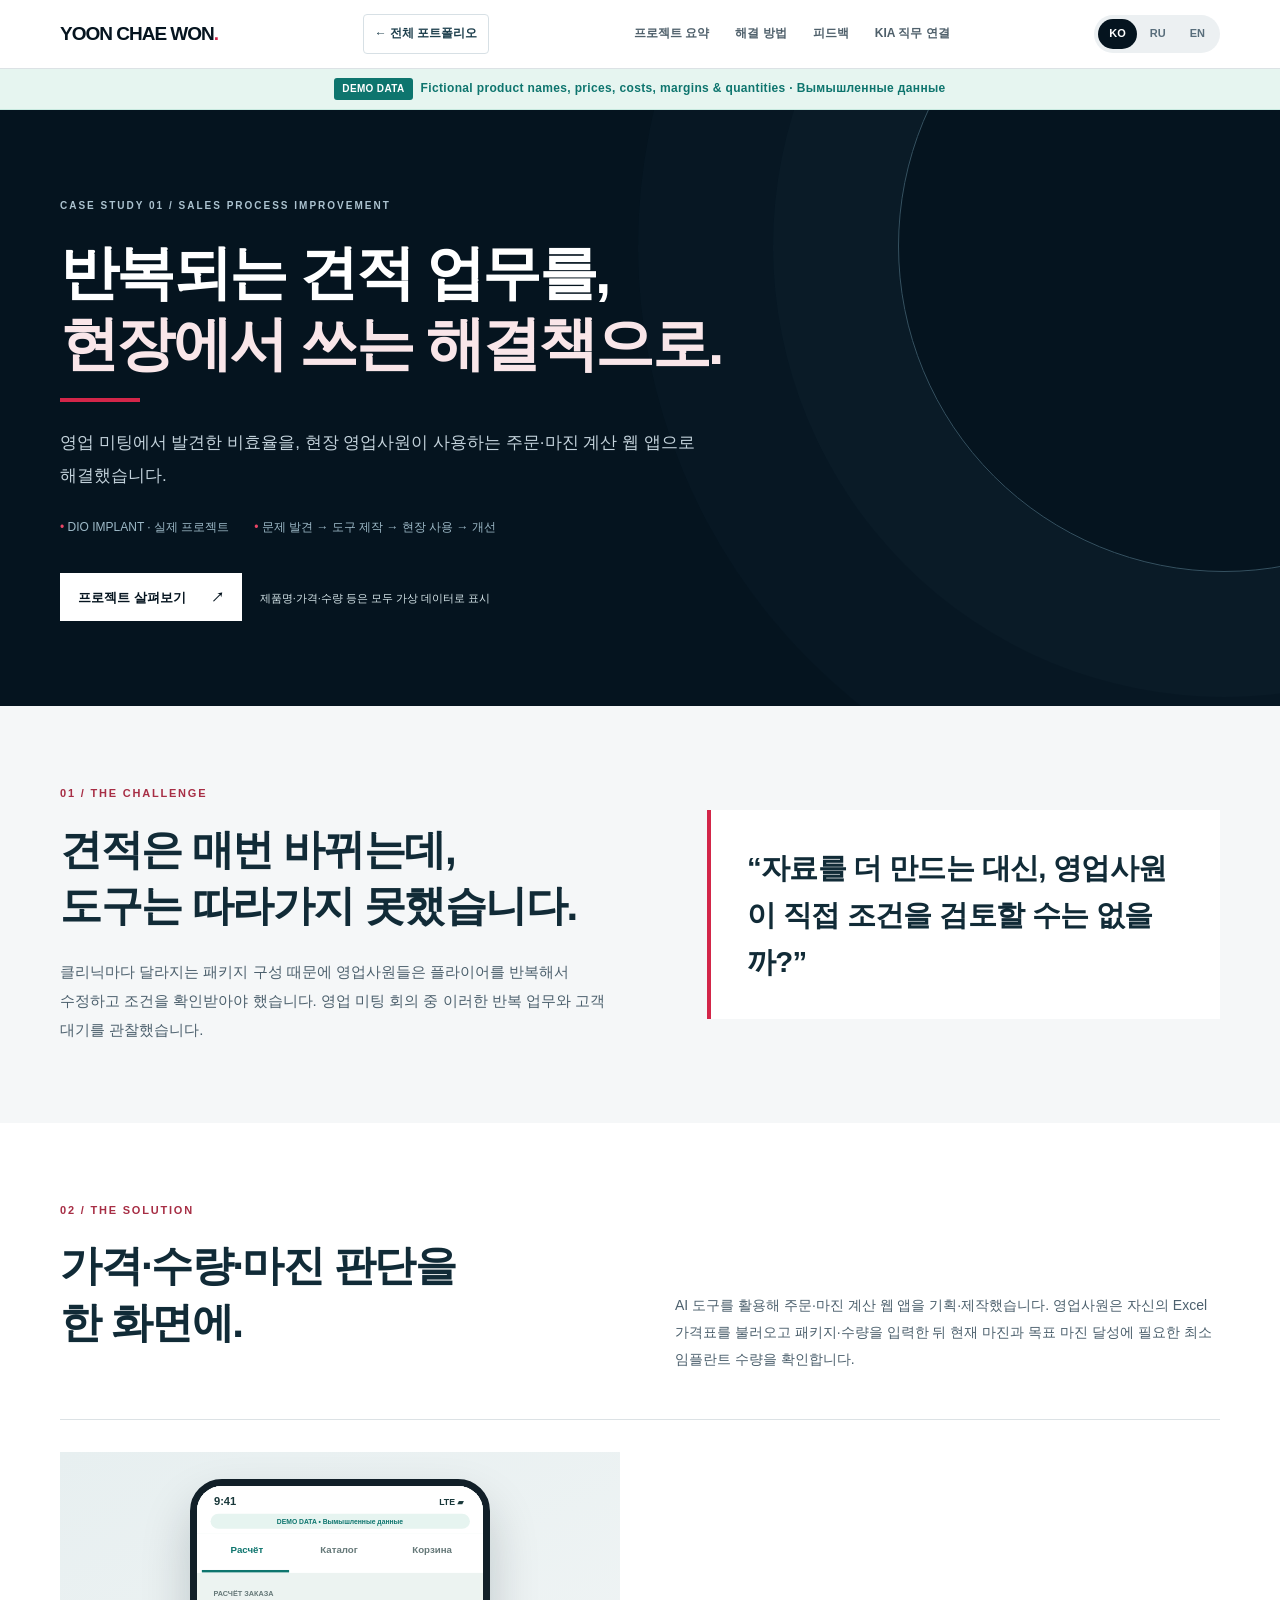
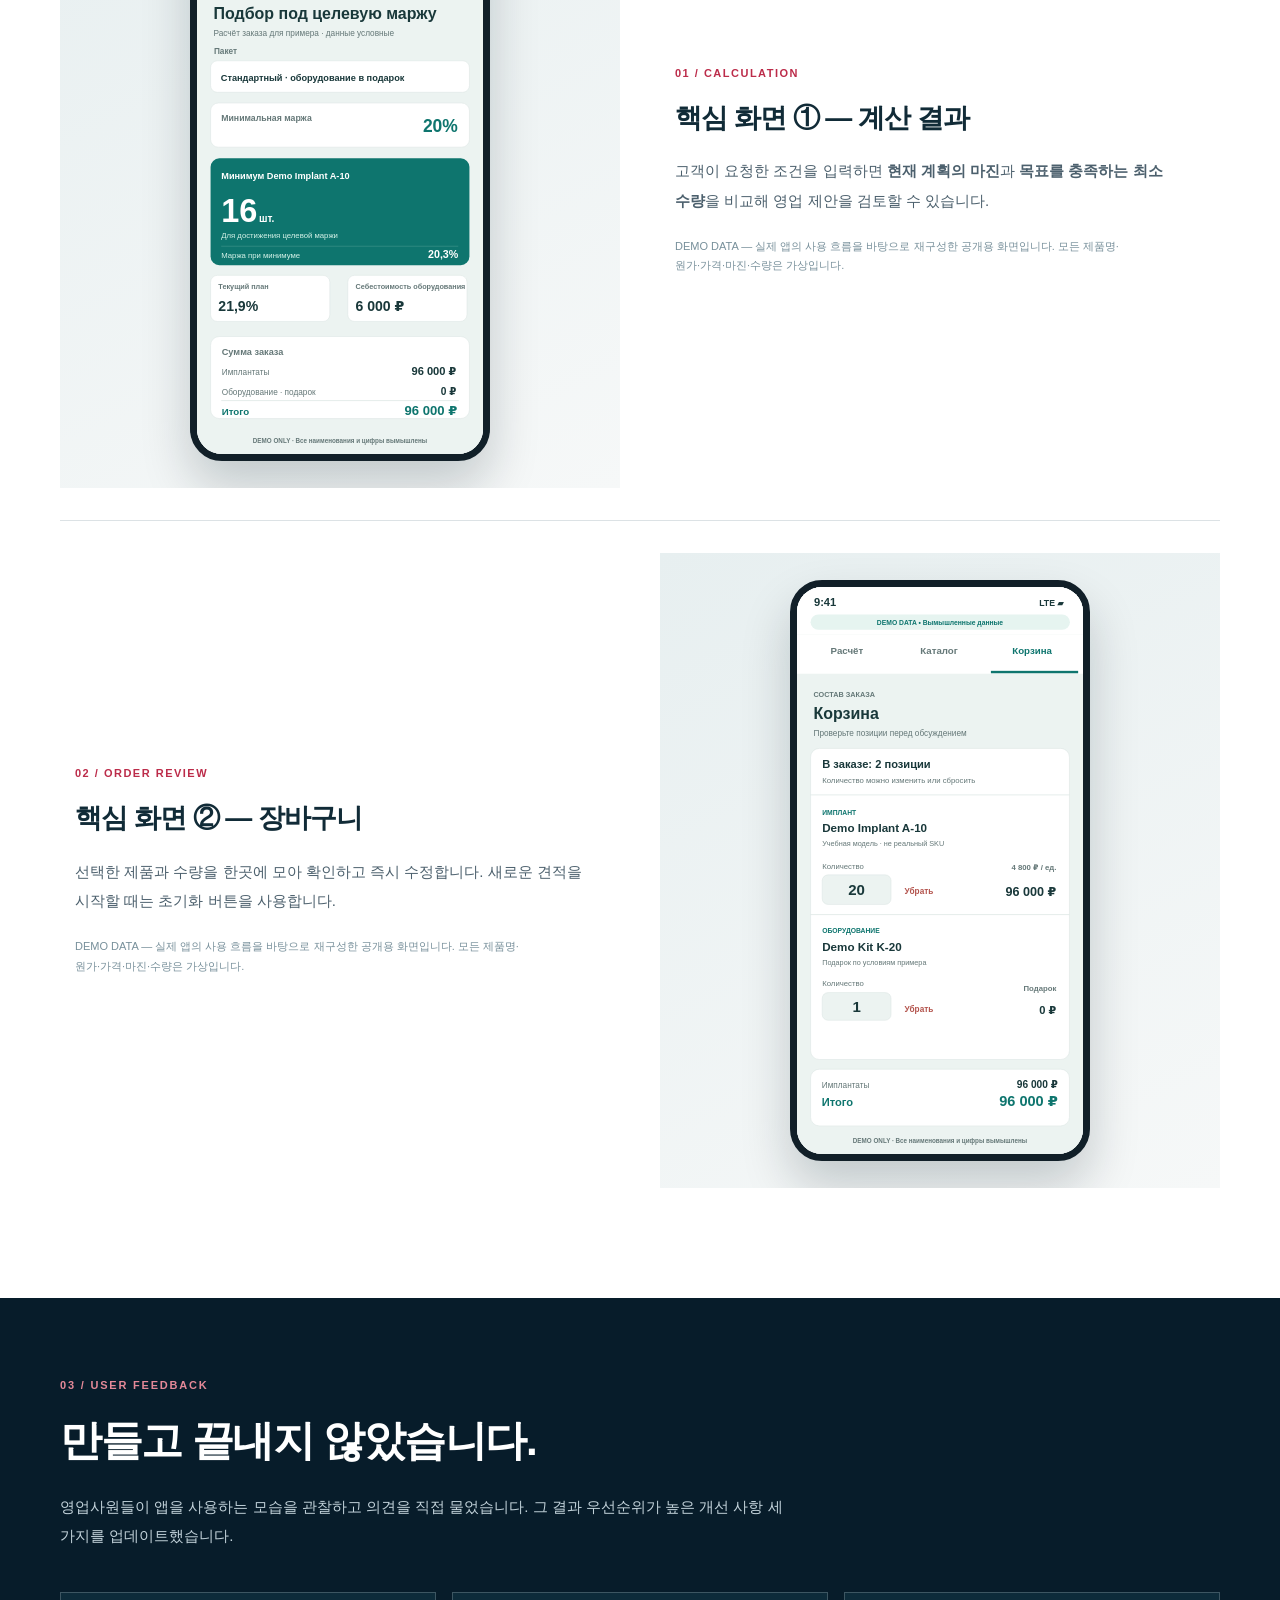
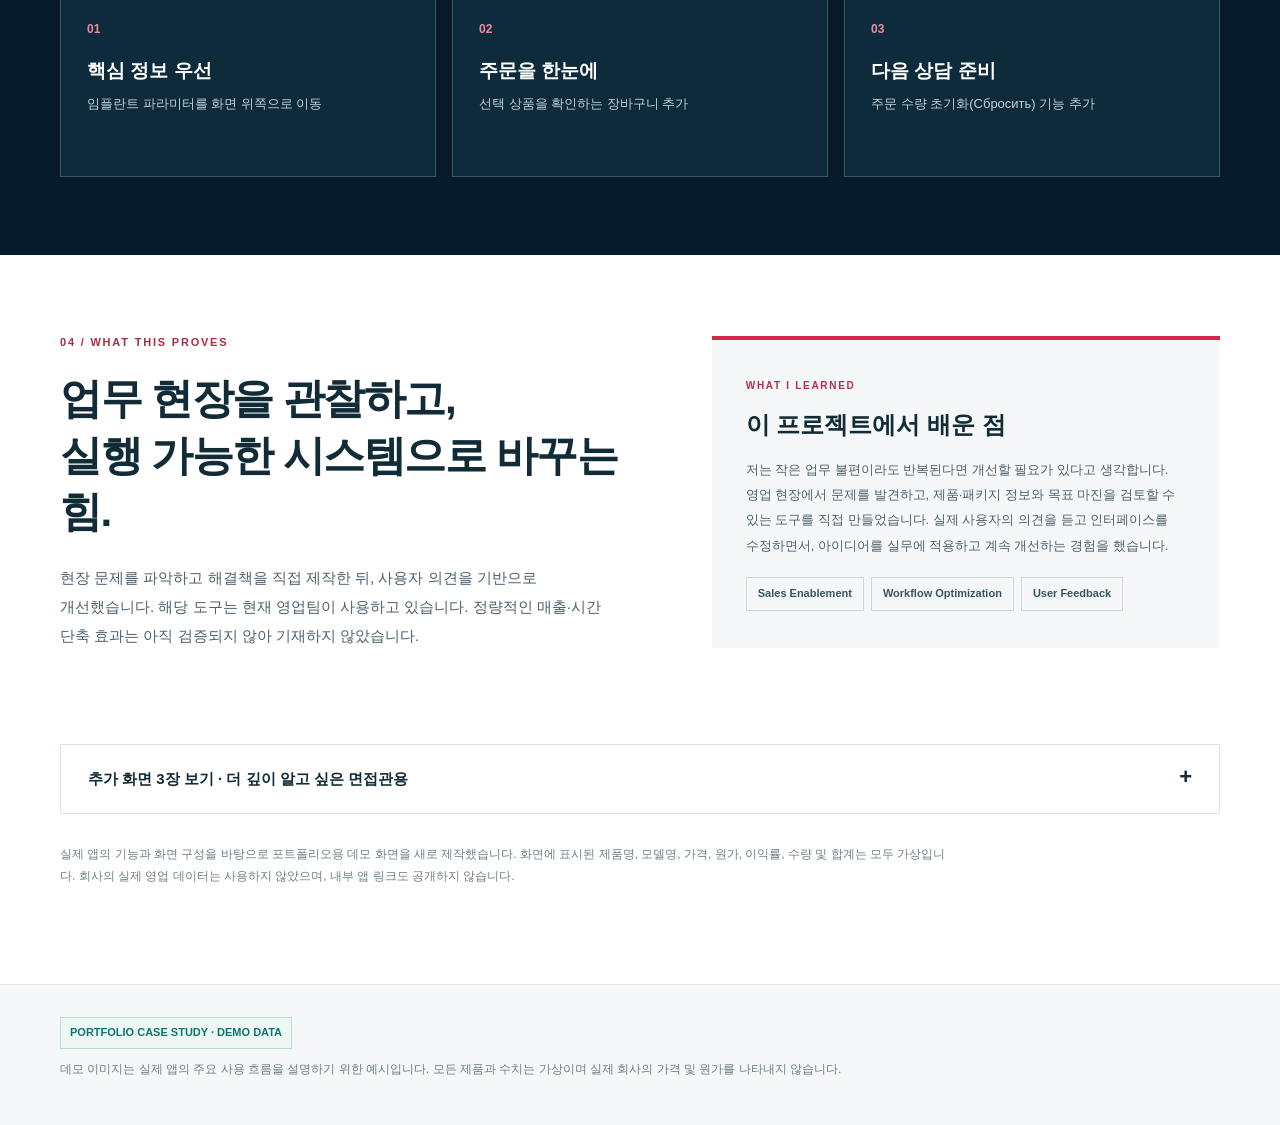
==== commit 7bd34d3f: "Rewrite DIO Sale case study in first-person voice and remove third-party Kia evaluation" ====
--- a/diosale-case.html
+++ b/diosale-case.html
@@ -11,4 +11,4 @@
 <section class="part" id="outcome"><div class="container result-grid"><div><div class="part-head" data-t="outcomeTag"></div><h2 data-h="outcomeTitle"></h2><p data-t="outcomeBody"></p></div><div class="result-box"><div class="small" data-t="kiaTag"></div><h3 data-t="kiaTitle"></h3><p data-t="kiaBody"></p><div class="tags" id="tags"></div></div></div></section>
 <section class="extra-section"><div class="container"><details class="expand"><summary data-t="extraSummary"></summary><div class="expand-body"><p data-t="extraIntro"></p><div class="extra-grid" id="extra"></div></div></details><p class="privacy" data-t="privacy"></p></div></section></main>
 <footer class="foot"><div class="container"><span class="approval" data-t="approval"></span><p data-t="footer"></p></div></footer>
-<script>const copy={"ko":{"nav0":"프로젝트 요약","nav1":"해결 방법","nav2":"피드백","nav3":"KIA 직무 연결","label":"CASE STUDY 01  /  SALES PROCESS IMPROVEMENT","hero":"반복되는 견적 업무를,<br><em>현장에서 쓰는 해결책으로.</em>","lead":"영업 미팅에서 발견한 비효율을, 현장 영업사원이 사용하는 주문·마진 계산 웹 앱으로 해결했습니다.","category":"DIO IMPLANT · 실제 프로젝트","primary":"문제 발견 → 도구 제작 → 현장 사용 → 개선","see":"프로젝트 살펴보기","note":"제품명·가격·수량 등은 모두 가상 데이터로 표시","problemTag":"01 / THE CHALLENGE","problemTitle":"견적은 매번 바뀌는데,<br>도구는 따라가지 못했습니다.","problemBody":"클리닉마다 달라지는 패키지 구성 때문에 영업사원은 플라이어를 반복 수정하고 조건을 확인받아야 했습니다. 영업 미팅 통역 중 이러한 반복 업무와 고객 대기를 관찰했습니다.","problemQuote":"“자료를 더 만드는 대신, 영업사원이 직접 조건을 검토할 수는 없을까?”","solutionTag":"02 / THE SOLUTION","solutionTitle":"가격·수량·마진 판단을<br>한 화면에.","solutionBody":"AI 도구를 활용해 주문·마진 계산 웹 앱을 기획·제작했습니다. 영업사원은 자신의 Excel 가격표를 불러오고 패키지·수량을 입력한 뒤 현재 마진과 목표 마진 달성에 필요한 최소 임플란트 수량을 확인합니다.","shot1Title":"핵심 화면 ① — 계산 결과","shot1Body":"고객이 요청한 조건을 입력하면 **현재 계획의 마진**과 **목표를 충족하는 최소 수량**을 비교해 영업 제안을 검토할 수 있습니다.","shot2Title":"핵심 화면 ② — 장바구니","shot2Body":"선택한 제품과 수량을 한곳에 모아 확인하고 즉시 수정합니다. 새로운 견적을 시작할 때는 초기화 버튼을 사용합니다.","mediaCaption":"DEMO DATA — 실제 앱의 사용 흐름을 바탕으로 재구성한 공개용 화면입니다. 모든 제품명·원가·가격·마진·수량은 가상입니다.","iterationTag":"03 / USER FEEDBACK","iterationTitle":"만들고 끝내지 않았습니다.","iterationBody":"영업사원들이 앱을 사용하는 모습을 관찰하고 의견을 직접 물었습니다. 그 결과 우선순위가 높은 개선 사항 세 가지를 업데이트했습니다.","changes":[["01","핵심 정보 우선","임플란트 파라미터를 화면 위쪽으로 이동"],["02","주문을 한눈에","선택 상품을 확인하는 장바구니 추가"],["03","다음 상담 준비","주문 수량 초기화(Сбросить) 기능 추가"]],"outcomeTag":"04 / WHAT THIS PROVES","outcomeTitle":"업무 현장을 관찰하고,<br>실행 가능한 시스템으로 바꾸는 힘.","outcomeBody":"현장 문제를 파악하고 해결책을 직접 제작한 뒤, 사용자 의견을 기반으로 개선했습니다. 해당 도구는 현재 영업팀이 사용하고 있습니다. 정량적인 매출·시간 단축 효과는 아직 검증되지 않아 기재하지 않았습니다.","kiaTag":"RELEVANCE TO PRODUCT SPECIALIST","kiaTitle":"KIA에서 연결되는 역량","kiaBody":"가격·수익성을 고려하는 사고, 제품·패키지 정보를 구조화하는 역량, 현지 영업팀과의 커뮤니케이션, 사용자 피드백을 통한 개선 경험을 보여줍니다. 자동차 상품 가격을 직접 분석했다는 뜻은 아닙니다.","kiaTags":["Pricing-related reasoning","Sales enablement","Product information","Cross-functional feedback"],"extraSummary":"추가 화면 3장 보기 · 더 깊이 알고 싶은 면접관용","extraIntro":"추가 화면은 실제 앱의 구성과 사용 흐름을 참고해 제작한 가상 데이터 시연 화면입니다.","extraLabels":[["주문 조건","임플란트 수량·현재 주문 계획"],["장비 구성","고객별 장비 패키지 구성"],["제품 카탈로그","Excel 가격표를 불러와 항목 확인·수정"]],"approval":"PORTFOLIO CASE STUDY · DEMO DATA","privacy":"실제 앱의 기능과 화면 구성을 바탕으로 포트폴리오용 데모 화면을 새로 제작했습니다. 화면에 표시된 제품명, 모델명, 가격, 원가, 이익률, 수량 및 합계는 모두 가상입니다. 회사의 실제 영업 데이터는 사용하지 않았으며, 내부 앱 링크도 공개하지 않습니다.","footer":"데모 이미지는 실제 앱의 주요 사용 흐름을 설명하기 위한 예시입니다. 모든 제품과 수치는 가상이며 실제 회사의 가격 및 원가를 나타내지 않습니다.","back":"← 전체 포트폴리오"},"ru":{"nav0":"Обзор","nav1":"Решение","nav2":"Обратная связь","nav3":"Для Kia","label":"КЕЙС 01 / ОПТИМИЗАЦИЯ ПРОДАЖ","hero":"От повторяющихся расчётов<br>к <em>инструменту для отдела продаж.</em>","lead":"Увидев неэффективность подготовки предложений, я создала веб-приложение для расчёта заказа и маржинальности, которым пользуются сотрудники отдела продаж.","category":"DIO IMPLANT · РЕАЛЬНЫЙ ПРОЕКТ","primary":"Проблема → Инструмент → Использование → Улучшения","see":"Изучить кейс","note":"Все названия товаров и числа на экранах вымышлены","problemTag":"01 / ЗАДАЧА","problemTitle":"Условия менялись,<br>а подготовка занимала время.","problemBody":"Для разных клиник требовалось многократно менять состав пакетов, править материалы и согласовывать условия. Я заметила эту проблему, наблюдая за продажами во время перевода встреч.","problemQuote":"«Что, если менеджер сможет оценивать условия предложения самостоятельно?»","solutionTag":"02 / РЕШЕНИЕ","solutionTitle":"Цена, количество и маржа<br>в одном интерфейсе.","solutionBody":"С помощью AI-инструментов я спроектировала и создала веб-калькулятор. Менеджер загружает собственный Excel-прайс, выбирает пакет и количество, а затем видит маржу текущего плана и минимальное количество имплантов для целевой маржи.","shot1Title":"Экран ① — результат расчёта","shot1Body":"Сравнение маржи **текущего плана** с **минимальным количеством для целевого уровня**, чтобы оценить условия предложения.","shot2Title":"Экран ② — корзина","shot2Body":"Выбранные позиции и количество собраны в одном месте: их можно изменить или удалить, а заказ сбросить для следующего расчёта.","mediaCaption":"DEMO DATA — демонстрационный экран по мотивам реального рабочего процесса. Все модели, цены, затраты, количества и проценты вымышлены.","iterationTag":"03 / ОБРАТНАЯ СВЯЗЬ","iterationTitle":"Разработка не закончилась релизом.","iterationBody":"Я наблюдала, как менеджеры пользуются приложением, и спрашивала, что мешает работе. На основе обратной связи внесла три изменения.","changes":[["01","Главное — выше","Параметры имплантов перенесены наверх"],["02","Заказ — в одном месте","Добавлена отдельная корзина"],["03","Новый расчёт — проще","Добавлена кнопка сброса количества заказа"]],"outcomeTag":"04 / МОЙ ВКЛАД","outcomeTitle":"От наблюдения за процессом<br>к рабочему инструменту.","outcomeBody":"Я выявила задачу, создала решение и улучшила его по отзывам пользователей. Инструмент используется отделом продаж. Подтверждённых количественных показателей экономии времени или роста выручки пока нет.","kiaTag":"ДЛЯ РОЛИ PRODUCT SPECIALIST","kiaTitle":"Применимые навыки для Kia","kiaBody":"Работа с ценой и рентабельностью, структурирование продуктовых данных, коммуникация с продажами и улучшение решений по обратной связи. Это не утверждение об опыте ценообразования автомобилей.","kiaTags":["Pricing-related reasoning","Sales enablement","Product information","Cross-functional feedback"],"extraSummary":"Другие экраны · для детального ознакомления","extraIntro":"Дополнительные экраны показывают рабочие сценарии с исключительно вымышленными данными.","extraLabels":[["План заказа","Параметры импланта и количество"],["Оборудование","Состав оборудования для заказа"],["Каталог","Проверка и редактирование загруженного Excel-прайса"]],"approval":"PORTFOLIO CASE STUDY · DEMO DATA","privacy":"Для портфолио созданы новые демонстрационные экраны на основе функциональных сценариев приложения. Все наименования, модели, цены, себестоимость, проценты, количества и суммы вымышлены. Реальные коммерческие данные и ссылка на внутренний сервис не публикуются.","footer":"Все продукты и числовые значения на демонстрационных экранах вымышлены и не отражают реальные цены или себестоимость компании.","back":"← Всё портфолио"},"en":{"nav0":"Overview","nav1":"Solution","nav2":"Feedback","nav3":"For Kia","label":"CASE STUDY 01 / SALES PROCESS IMPROVEMENT","hero":"From repetitive quotations<br>to <em>a tool sales teams actually use.</em>","lead":"I identified friction in repeated package revisions and created a web app that helps sales representatives review order value and target profitability.","category":"DIO IMPLANT · COMPLETED PROJECT","primary":"Problem → Build → Field use → Iteration","see":"Explore the case","note":"All product names and figures on the screens are fictional","problemTag":"01 / THE CHALLENGE","problemTitle":"Offer conditions changed.<br>The workflow could not keep up.","problemBody":"Custom packages for different clinics meant repeated flyer revisions and condition checks. While interpreting sales meetings, I observed the extra work involved and the time customers spent waiting.","problemQuote":"“What if sales representatives could evaluate package conditions themselves?”","solutionTag":"02 / THE SOLUTION","solutionTitle":"Value, quantity and margin<br>in one workflow.","solutionBody":"I planned and built a web calculator with the help of AI tools. Sales representatives upload their own Excel price list, select package types and quantities, then check current-plan margin and the minimum implant quantity required for a target margin.","shot1Title":"Key screen ① — margin result","shot1Body":"Sales representatives compare the **current plan margin** with the **minimum quantity needed to meet a target** before making an offer.","shot2Title":"Key screen ② — order basket","shot2Body":"Selected products and quantities are visible together, can be adjusted quickly, and can be reset for the next quotation.","mediaCaption":"DEMO DATA — a recreated screen illustrating the actual workflow. All models, prices, costs, quantities, and margins are fictional.","iterationTag":"03 / USER FEEDBACK","iterationTitle":"I did not stop at the first release.","iterationBody":"I watched sales representatives use the app and asked for their feedback. Three practical UX changes followed.","changes":[["01","Important inputs first","Moved implant parameters to the top of the screen"],["02","One clear order view","Added a separate basket for selected products"],["03","Faster next quotation","Added a reset button for order quantities"]],"outcomeTag":"04 / WHAT THIS PROVES","outcomeTitle":"Turning frontline observations<br>into a practical system.","outcomeBody":"I identified a workflow problem, built a solution, and improved it with user feedback. The tool is currently used by the sales team. No unverified time-saving or revenue figures are claimed.","kiaTag":"RELEVANCE TO PRODUCT SPECIALIST","kiaTitle":"Transferable value for Kia","kiaBody":"Pricing-related reasoning, product/package information structure, collaboration with sales and feedback-driven iteration. This does not imply previous automotive pricing experience.","kiaTags":["Pricing-related reasoning","Sales enablement","Product information","Cross-functional feedback"],"extraSummary":"Explore three extra screens · optional detail","extraIntro":"Additional screens show the app workflow using entirely fictional sample data.","extraLabels":[["Order plan","Implant parameters and quantity"],["Equipment","Equipment items in an order"],["Catalog","Review and edit an imported Excel price list"]],"approval":"PORTFOLIO CASE STUDY · DEMO DATA","privacy":"These portfolio demo screens have been recreated to illustrate how the real app works. All product names, models, prices, costs, percentages, quantities, and totals are fictional. Actual commercial information and the internal app link are not published.","footer":"Demo screenshots show illustrative workflows only. Every product and figure is fictional and does not represent real company pricing or costs.","back":"← Full portfolio"}};const pictures=["assets/diosale-demo-calculation.svg","assets/diosale-demo-basket.svg","assets/diosale-demo-order.svg","assets/diosale-demo-equipment.svg","assets/diosale-demo-catalog.svg"];const esc=x=>String(x).replace(/[&<>"]/g,c=>({'&':'&amp;','<':'&lt;','>':'&gt;','"':'&quot;'}[c]));function setLang(lang){const t=copy[lang];if(!t)return;document.documentElement.lang=lang;const back=document.getElementById('back-to-portfolio');if(back)back.href='index.html?lang='+encodeURIComponent(lang)+'#projects';document.querySelectorAll('[data-t]').forEach(el=>{el.textContent=t[el.dataset.t]});document.querySelectorAll('[data-h]').forEach(el=>{el.innerHTML=t[el.dataset.h]});document.querySelectorAll('[data-bold]').forEach(el=>{el.innerHTML=esc(t[el.dataset.bold]).replace(/\*\*(.+?)\*\*/g,'<strong>$1</strong>')});document.getElementById('changes').innerHTML=t.changes.map(c=>'<article class="improve"><div class="num">'+esc(c[0])+'</div><h3>'+esc(c[1])+'</h3><p>'+esc(c[2])+'</p></article>').join('');document.getElementById('tags').innerHTML=t.kiaTags.map(x=>'<span>'+esc(x)+'</span>').join('');document.getElementById('extra').innerHTML=t.extraLabels.map((x,i)=>'<article class="extra-card"><img loading="lazy" src="'+pictures[i+2]+'" alt="Fictional sample screen '+(i+1)+'"><h4>'+esc(x[0])+'</h4><p>'+esc(x[1])+'</p></article>').join('');document.querySelectorAll('[data-lang]').forEach(b=>b.setAttribute('aria-pressed',String(b.dataset.lang===lang)));}document.getElementById('primary1').src=pictures[0];document.getElementById('primary2').src=pictures[1];document.querySelectorAll('[data-lang]').forEach(b=>b.addEventListener('click',()=>setLang(b.dataset.lang)));setLang((new URLSearchParams(location.search).get('lang')||'ko').toLowerCase());</script></body></html>+<script>const copy={"ko":{"nav0":"프로젝트 요약","nav1":"해결 방법","nav2":"피드백","nav3":"KIA 직무 연결","label":"CASE STUDY 01  /  SALES PROCESS IMPROVEMENT","hero":"반복되는 견적 업무를,<br><em>현장에서 쓰는 해결책으로.</em>","lead":"영업 미팅에서 발견한 비효율을, 현장 영업사원이 사용하는 주문·마진 계산 웹 앱으로 해결했습니다.","category":"DIO IMPLANT · 실제 프로젝트","primary":"문제 발견 → 도구 제작 → 현장 사용 → 개선","see":"프로젝트 살펴보기","note":"제품명·가격·수량 등은 모두 가상 데이터로 표시","problemTag":"01 / THE CHALLENGE","problemTitle":"견적은 매번 바뀌는데,<br>도구는 따라가지 못했습니다.","problemBody":"클리닉마다 달라지는 패키지 구성 때문에 영업사원들은 플라이어를 반복해서 수정하고 조건을 확인받아야 했습니다. 영업 미팅 회의 중 이러한 반복 업무와 고객 대기를 관찰했습니다.","problemQuote":"“자료를 더 만드는 대신, 영업사원이 직접 조건을 검토할 수는 없을까?”","solutionTag":"02 / THE SOLUTION","solutionTitle":"가격·수량·마진 판단을<br>한 화면에.","solutionBody":"AI 도구를 활용해 주문·마진 계산 웹 앱을 기획·제작했습니다. 영업사원은 자신의 Excel 가격표를 불러오고 패키지·수량을 입력한 뒤 현재 마진과 목표 마진 달성에 필요한 최소 임플란트 수량을 확인합니다.","shot1Title":"핵심 화면 ① — 계산 결과","shot1Body":"고객이 요청한 조건을 입력하면 **현재 계획의 마진**과 **목표를 충족하는 최소 수량**을 비교해 영업 제안을 검토할 수 있습니다.","shot2Title":"핵심 화면 ② — 장바구니","shot2Body":"선택한 제품과 수량을 한곳에 모아 확인하고 즉시 수정합니다. 새로운 견적을 시작할 때는 초기화 버튼을 사용합니다.","mediaCaption":"DEMO DATA — 실제 앱의 사용 흐름을 바탕으로 재구성한 공개용 화면입니다. 모든 제품명·원가·가격·마진·수량은 가상입니다.","iterationTag":"03 / USER FEEDBACK","iterationTitle":"만들고 끝내지 않았습니다.","iterationBody":"영업사원들이 앱을 사용하는 모습을 관찰하고 의견을 직접 물었습니다. 그 결과 우선순위가 높은 개선 사항 세 가지를 업데이트했습니다.","changes":[["01","핵심 정보 우선","임플란트 파라미터를 화면 위쪽으로 이동"],["02","주문을 한눈에","선택 상품을 확인하는 장바구니 추가"],["03","다음 상담 준비","주문 수량 초기화(Сбросить) 기능 추가"]],"outcomeTag":"04 / WHAT THIS PROVES","outcomeTitle":"업무 현장을 관찰하고,<br>실행 가능한 시스템으로 바꾸는 힘.","outcomeBody":"현장 문제를 파악하고 해결책을 직접 제작한 뒤, 사용자 의견을 기반으로 개선했습니다. 해당 도구는 현재 영업팀이 사용하고 있습니다. 정량적인 매출·시간 단축 효과는 아직 검증되지 않아 기재하지 않았습니다.","kiaTag":"WHAT I LEARNED","kiaTitle":"이 프로젝트에서 배운 점","kiaBody":"저는 작은 업무 불편이라도 반복된다면 개선할 필요가 있다고 생각합니다. 영업 현장에서 문제를 발견하고, 제품·패키지 정보와 목표 마진을 검토할 수 있는 도구를 직접 만들었습니다. 실제 사용자의 의견을 듣고 인터페이스를 수정하면서, 아이디어를 실무에 적용하고 계속 개선하는 경험을 했습니다.","kiaTags":["Sales Enablement","Workflow Optimization","User Feedback"],"extraSummary":"추가 화면 3장 보기 · 더 깊이 알고 싶은 면접관용","extraIntro":"추가 화면은 실제 앱의 구성과 사용 흐름을 참고해 제작한 가상 데이터 시연 화면입니다.","extraLabels":[["주문 조건","임플란트 수량·현재 주문 계획"],["장비 구성","고객별 장비 패키지 구성"],["제품 카탈로그","Excel 가격표를 불러와 항목 확인·수정"]],"approval":"PORTFOLIO CASE STUDY · DEMO DATA","privacy":"실제 앱의 기능과 화면 구성을 바탕으로 포트폴리오용 데모 화면을 새로 제작했습니다. 화면에 표시된 제품명, 모델명, 가격, 원가, 이익률, 수량 및 합계는 모두 가상입니다. 회사의 실제 영업 데이터는 사용하지 않았으며, 내부 앱 링크도 공개하지 않습니다.","footer":"데모 이미지는 실제 앱의 주요 사용 흐름을 설명하기 위한 예시입니다. 모든 제품과 수치는 가상이며 실제 회사의 가격 및 원가를 나타내지 않습니다.","back":"← 전체 포트폴리오"},"ru":{"nav0":"Обзор","nav1":"Решение","nav2":"Обратная связь","nav3":"Для Kia","label":"КЕЙС 01 / ОПТИМИЗАЦИЯ ПРОДАЖ","hero":"От повторяющихся расчётов<br>к <em>инструменту для отдела продаж.</em>","lead":"Увидев неэффективность подготовки предложений, я создала веб-приложение для расчёта заказа и маржинальности, которым пользуются сотрудники отдела продаж.","category":"DIO IMPLANT · РЕАЛЬНЫЙ ПРОЕКТ","primary":"Проблема → Инструмент → Использование → Улучшения","see":"Изучить кейс","note":"Все названия товаров и числа на экранах вымышлены","problemTag":"01 / ЗАДАЧА","problemTitle":"Условия менялись,<br>а подготовка занимала время.","problemBody":"Во время рабочих встреч отдела продаж я замечала, что менеджерам приходилось повторно изменять пакетные предложения и согласовывать условия для разных клиник, из-за чего клиентам приходилось ждать.","problemQuote":"«Что, если менеджер сможет оценивать условия предложения самостоятельно?»","solutionTag":"02 / РЕШЕНИЕ","solutionTitle":"Цена, количество и маржа<br>в одном интерфейсе.","solutionBody":"С помощью AI-инструментов я спроектировала и создала веб-калькулятор. Менеджер загружает собственный Excel-прайс, выбирает пакет и количество, а затем видит маржу текущего плана и минимальное количество имплантов для целевой маржи.","shot1Title":"Экран ① — результат расчёта","shot1Body":"Сравнение маржи **текущего плана** с **минимальным количеством для целевого уровня**, чтобы оценить условия предложения.","shot2Title":"Экран ② — корзина","shot2Body":"Выбранные позиции и количество собраны в одном месте: их можно изменить или удалить, а заказ сбросить для следующего расчёта.","mediaCaption":"DEMO DATA — демонстрационный экран по мотивам реального рабочего процесса. Все модели, цены, затраты, количества и проценты вымышлены.","iterationTag":"03 / ОБРАТНАЯ СВЯЗЬ","iterationTitle":"Разработка не закончилась релизом.","iterationBody":"Я наблюдала, как менеджеры пользуются приложением, и спрашивала, что мешает работе. На основе обратной связи внесла три изменения.","changes":[["01","Главное — выше","Параметры имплантов перенесены наверх"],["02","Заказ — в одном месте","Добавлена отдельная корзина"],["03","Новый расчёт — проще","Добавлена кнопка сброса количества заказа"]],"outcomeTag":"04 / МОЙ ВКЛАД","outcomeTitle":"От наблюдения за процессом<br>к рабочему инструменту.","outcomeBody":"Я выявила задачу, создала решение и улучшила его по отзывам пользователей. Инструмент используется отделом продаж. Подтверждённых количественных показателей экономии времени или роста выручки пока нет.","kiaTag":"ЧТО Я УЗНАЛА","kiaTitle":"Что я вынесла из проекта","kiaBody":"Я увидела, насколько важны даже небольшие повторяющиеся неудобства в работе отдела продаж. Я самостоятельно подготовила инструмент для проверки комплектации и целевой маржи, а затем дорабатывала интерфейс по отзывам менеджеров. Этот опыт научил меня проверять идеи в реальной работе и улучшать их вместе с пользователями.","kiaTags":["Sales Enablement","Workflow Optimization","User Feedback"],"extraSummary":"Другие экраны · для детального ознакомления","extraIntro":"Дополнительные экраны показывают рабочие сценарии с исключительно вымышленными данными.","extraLabels":[["План заказа","Параметры импланта и количество"],["Оборудование","Состав оборудования для заказа"],["Каталог","Проверка и редактирование загруженного Excel-прайса"]],"approval":"PORTFOLIO CASE STUDY · DEMO DATA","privacy":"Для портфолио созданы новые демонстрационные экраны на основе функциональных сценариев приложения. Все наименования, модели, цены, себестоимость, проценты, количества и суммы вымышлены. Реальные коммерческие данные и ссылка на внутренний сервис не публикуются.","footer":"Все продукты и числовые значения на демонстрационных экранах вымышлены и не отражают реальные цены или себестоимость компании.","back":"← Всё портфолио"},"en":{"nav0":"Overview","nav1":"Solution","nav2":"Feedback","nav3":"For Kia","label":"CASE STUDY 01 / SALES PROCESS IMPROVEMENT","hero":"From repetitive quotations<br>to <em>a tool sales teams actually use.</em>","lead":"I identified friction in repeated package revisions and created a web app that helps sales representatives review order value and target profitability.","category":"DIO IMPLANT · COMPLETED PROJECT","primary":"Problem → Build → Field use → Iteration","see":"Explore the case","note":"All product names and figures on the screens are fictional","problemTag":"01 / THE CHALLENGE","problemTitle":"Offer conditions changed.<br>The workflow could not keep up.","problemBody":"During sales team meetings, I observed repeated revisions and approvals for clinic-specific packages, which could leave customers waiting during discussions.","problemQuote":"“What if sales representatives could evaluate package conditions themselves?”","solutionTag":"02 / THE SOLUTION","solutionTitle":"Value, quantity and margin<br>in one workflow.","solutionBody":"I planned and built a web calculator with the help of AI tools. Sales representatives upload their own Excel price list, select package types and quantities, then check current-plan margin and the minimum implant quantity required for a target margin.","shot1Title":"Key screen ① — margin result","shot1Body":"Sales representatives compare the **current plan margin** with the **minimum quantity needed to meet a target** before making an offer.","shot2Title":"Key screen ② — order basket","shot2Body":"Selected products and quantities are visible together, can be adjusted quickly, and can be reset for the next quotation.","mediaCaption":"DEMO DATA — a recreated screen illustrating the actual workflow. All models, prices, costs, quantities, and margins are fictional.","iterationTag":"03 / USER FEEDBACK","iterationTitle":"I did not stop at the first release.","iterationBody":"I watched sales representatives use the app and asked for their feedback. Three practical UX changes followed.","changes":[["01","Important inputs first","Moved implant parameters to the top of the screen"],["02","One clear order view","Added a separate basket for selected products"],["03","Faster next quotation","Added a reset button for order quantities"]],"outcomeTag":"04 / WHAT THIS PROVES","outcomeTitle":"Turning frontline observations<br>into a practical system.","outcomeBody":"I identified a workflow problem, built a solution, and improved it with user feedback. The tool is currently used by the sales team. No unverified time-saving or revenue figures are claimed.","kiaTag":"WHAT I LEARNED","kiaTitle":"What I learned","kiaBody":"I believe recurring operational friction is worth addressing. I identified a bottleneck during sales meetings, planned and built a tool for reviewing package configurations and target margins, then refined its interface based on feedback from the sales team. This project taught me to test practical ideas with real users and keep improving them.","kiaTags":["Sales Enablement","Workflow Optimization","User Feedback"],"extraSummary":"Explore three extra screens · optional detail","extraIntro":"Additional screens show the app workflow using entirely fictional sample data.","extraLabels":[["Order plan","Implant parameters and quantity"],["Equipment","Equipment items in an order"],["Catalog","Review and edit an imported Excel price list"]],"approval":"PORTFOLIO CASE STUDY · DEMO DATA","privacy":"These portfolio demo screens have been recreated to illustrate how the real app works. All product names, models, prices, costs, percentages, quantities, and totals are fictional. Actual commercial information and the internal app link are not published.","footer":"Demo screenshots show illustrative workflows only. Every product and figure is fictional and does not represent real company pricing or costs.","back":"← Full portfolio"}};const pictures=["assets/diosale-demo-calculation.svg","assets/diosale-demo-basket.svg","assets/diosale-demo-order.svg","assets/diosale-demo-equipment.svg","assets/diosale-demo-catalog.svg"];const esc=x=>String(x).replace(/[&<>"]/g,c=>({'&':'&amp;','<':'&lt;','>':'&gt;','"':'&quot;'}[c]));function setLang(lang){const t=copy[lang];if(!t)return;document.documentElement.lang=lang;const back=document.getElementById('back-to-portfolio');if(back)back.href='index.html?lang='+encodeURIComponent(lang)+'#projects';document.querySelectorAll('[data-t]').forEach(el=>{el.textContent=t[el.dataset.t]});document.querySelectorAll('[data-h]').forEach(el=>{el.innerHTML=t[el.dataset.h]});document.querySelectorAll('[data-bold]').forEach(el=>{el.innerHTML=esc(t[el.dataset.bold]).replace(/\*\*(.+?)\*\*/g,'<strong>$1</strong>')});document.getElementById('changes').innerHTML=t.changes.map(c=>'<article class="improve"><div class="num">'+esc(c[0])+'</div><h3>'+esc(c[1])+'</h3><p>'+esc(c[2])+'</p></article>').join('');document.getElementById('tags').innerHTML=t.kiaTags.map(x=>'<span>'+esc(x)+'</span>').join('');document.getElementById('extra').innerHTML=t.extraLabels.map((x,i)=>'<article class="extra-card"><img loading="lazy" src="'+pictures[i+2]+'" alt="Fictional sample screen '+(i+1)+'"><h4>'+esc(x[0])+'</h4><p>'+esc(x[1])+'</p></article>').join('');document.querySelectorAll('[data-lang]').forEach(b=>b.setAttribute('aria-pressed',String(b.dataset.lang===lang)));}document.getElementById('primary1').src=pictures[0];document.getElementById('primary2').src=pictures[1];document.querySelectorAll('[data-lang]').forEach(b=>b.addEventListener('click',()=>setLang(b.dataset.lang)));setLang((new URLSearchParams(location.search).get('lang')||'ko').toLowerCase());</script></body></html>
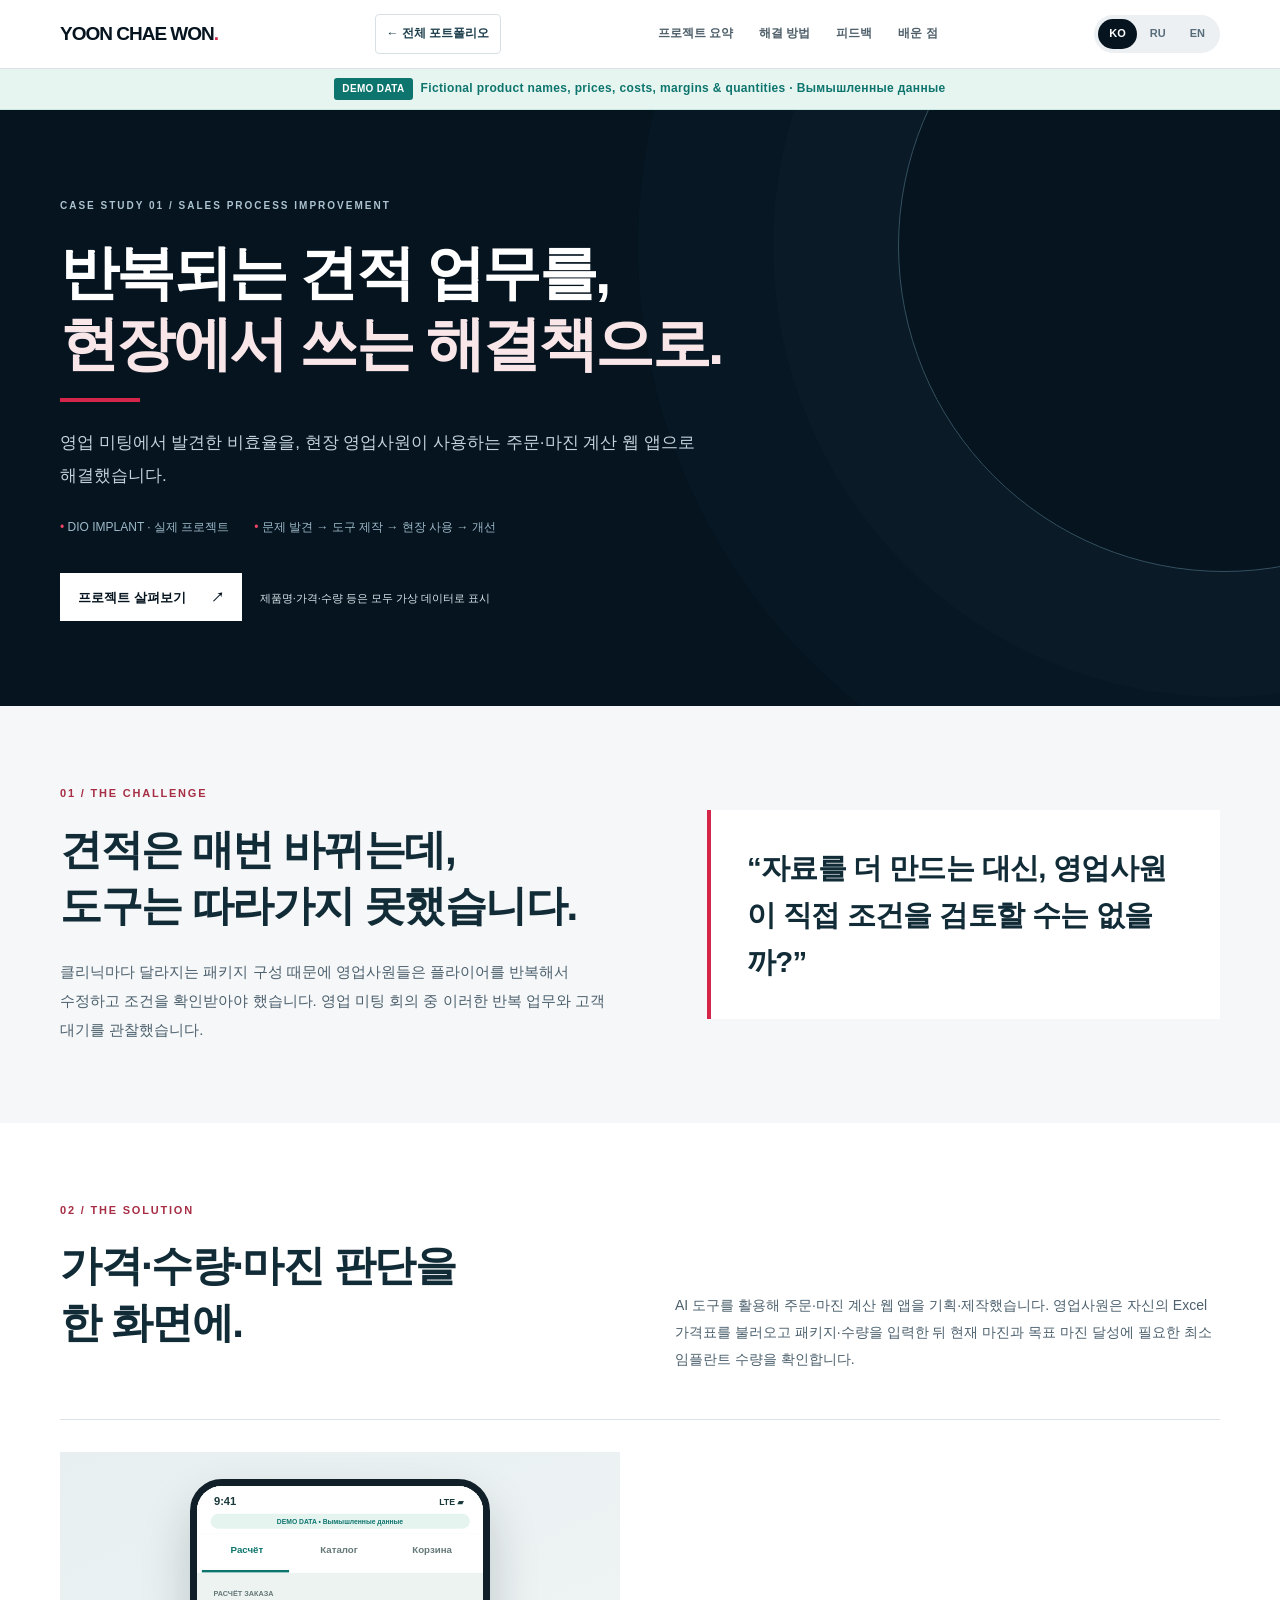
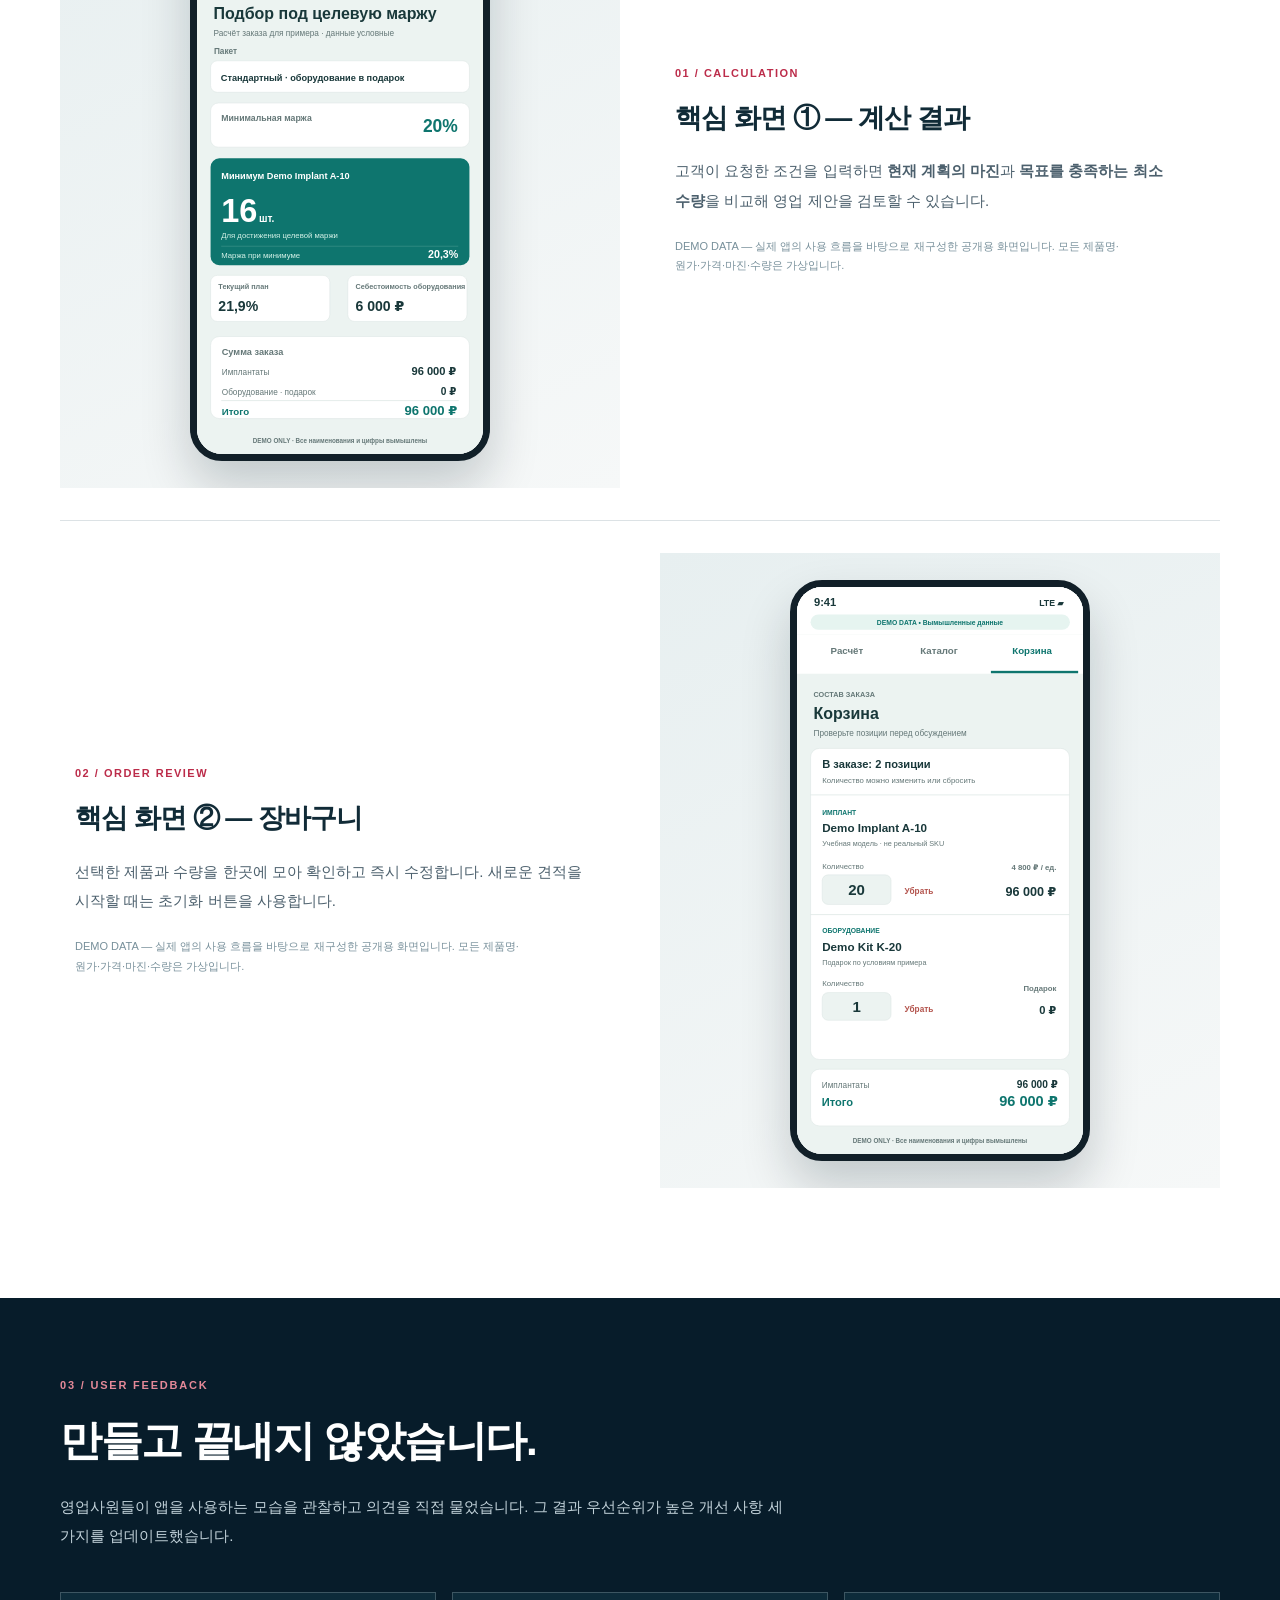
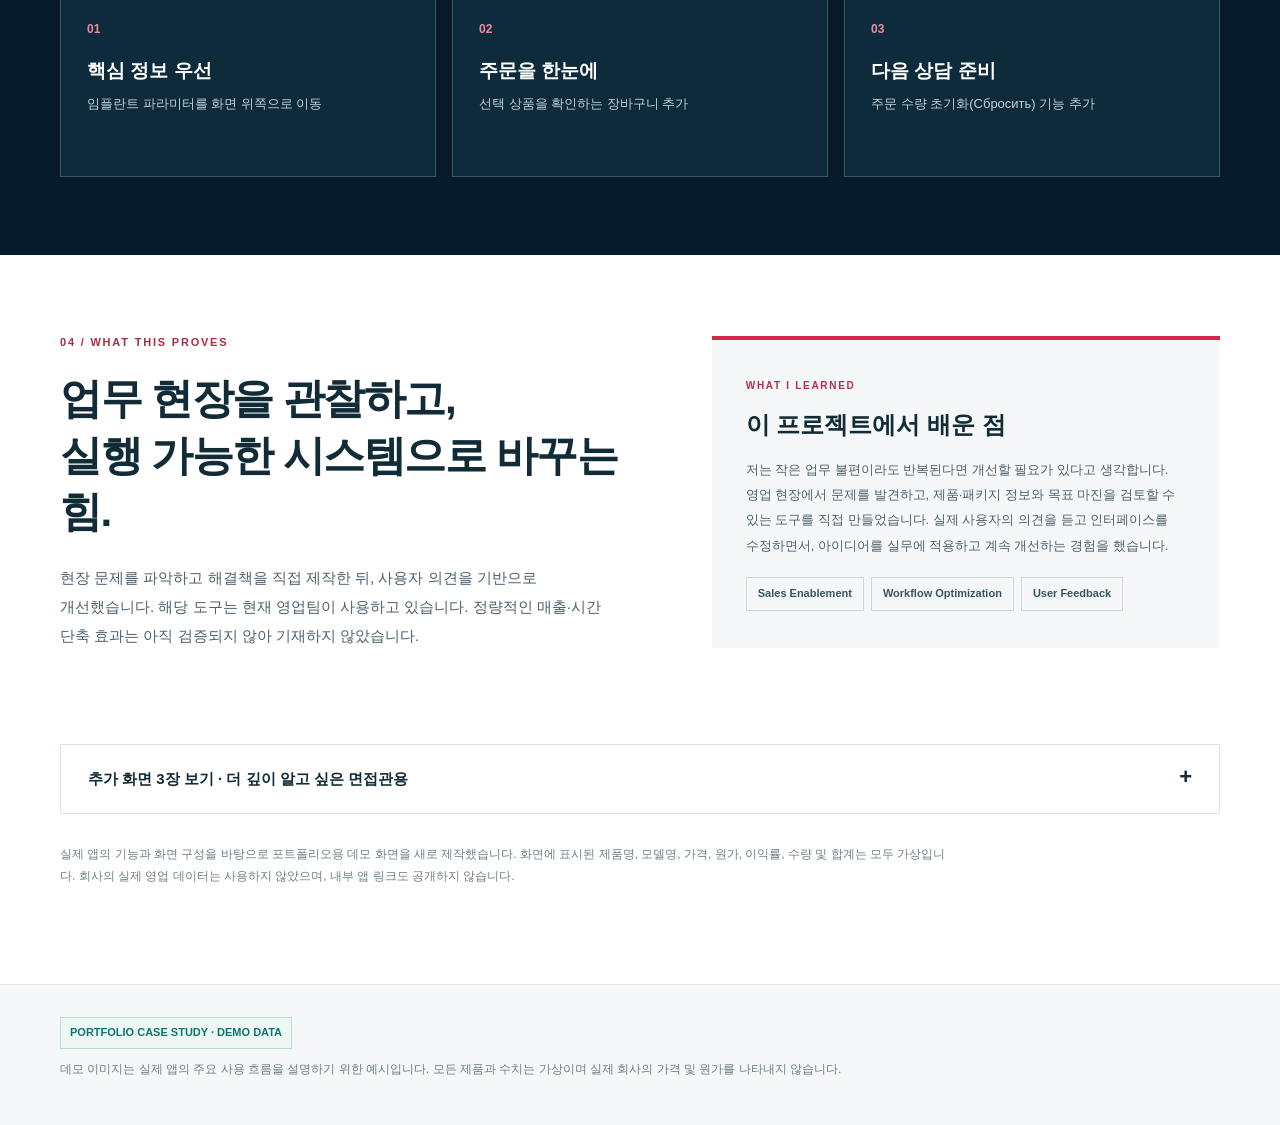
==== commit c075cd72: "Rename case study navigation to lessons learned across languages" ====
--- a/diosale-case.html
+++ b/diosale-case.html
@@ -11,4 +11,4 @@
 <section class="part" id="outcome"><div class="container result-grid"><div><div class="part-head" data-t="outcomeTag"></div><h2 data-h="outcomeTitle"></h2><p data-t="outcomeBody"></p></div><div class="result-box"><div class="small" data-t="kiaTag"></div><h3 data-t="kiaTitle"></h3><p data-t="kiaBody"></p><div class="tags" id="tags"></div></div></div></section>
 <section class="extra-section"><div class="container"><details class="expand"><summary data-t="extraSummary"></summary><div class="expand-body"><p data-t="extraIntro"></p><div class="extra-grid" id="extra"></div></div></details><p class="privacy" data-t="privacy"></p></div></section></main>
 <footer class="foot"><div class="container"><span class="approval" data-t="approval"></span><p data-t="footer"></p></div></footer>
-<script>const copy={"ko":{"nav0":"프로젝트 요약","nav1":"해결 방법","nav2":"피드백","nav3":"KIA 직무 연결","label":"CASE STUDY 01  /  SALES PROCESS IMPROVEMENT","hero":"반복되는 견적 업무를,<br><em>현장에서 쓰는 해결책으로.</em>","lead":"영업 미팅에서 발견한 비효율을, 현장 영업사원이 사용하는 주문·마진 계산 웹 앱으로 해결했습니다.","category":"DIO IMPLANT · 실제 프로젝트","primary":"문제 발견 → 도구 제작 → 현장 사용 → 개선","see":"프로젝트 살펴보기","note":"제품명·가격·수량 등은 모두 가상 데이터로 표시","problemTag":"01 / THE CHALLENGE","problemTitle":"견적은 매번 바뀌는데,<br>도구는 따라가지 못했습니다.","problemBody":"클리닉마다 달라지는 패키지 구성 때문에 영업사원들은 플라이어를 반복해서 수정하고 조건을 확인받아야 했습니다. 영업 미팅 회의 중 이러한 반복 업무와 고객 대기를 관찰했습니다.","problemQuote":"“자료를 더 만드는 대신, 영업사원이 직접 조건을 검토할 수는 없을까?”","solutionTag":"02 / THE SOLUTION","solutionTitle":"가격·수량·마진 판단을<br>한 화면에.","solutionBody":"AI 도구를 활용해 주문·마진 계산 웹 앱을 기획·제작했습니다. 영업사원은 자신의 Excel 가격표를 불러오고 패키지·수량을 입력한 뒤 현재 마진과 목표 마진 달성에 필요한 최소 임플란트 수량을 확인합니다.","shot1Title":"핵심 화면 ① — 계산 결과","shot1Body":"고객이 요청한 조건을 입력하면 **현재 계획의 마진**과 **목표를 충족하는 최소 수량**을 비교해 영업 제안을 검토할 수 있습니다.","shot2Title":"핵심 화면 ② — 장바구니","shot2Body":"선택한 제품과 수량을 한곳에 모아 확인하고 즉시 수정합니다. 새로운 견적을 시작할 때는 초기화 버튼을 사용합니다.","mediaCaption":"DEMO DATA — 실제 앱의 사용 흐름을 바탕으로 재구성한 공개용 화면입니다. 모든 제품명·원가·가격·마진·수량은 가상입니다.","iterationTag":"03 / USER FEEDBACK","iterationTitle":"만들고 끝내지 않았습니다.","iterationBody":"영업사원들이 앱을 사용하는 모습을 관찰하고 의견을 직접 물었습니다. 그 결과 우선순위가 높은 개선 사항 세 가지를 업데이트했습니다.","changes":[["01","핵심 정보 우선","임플란트 파라미터를 화면 위쪽으로 이동"],["02","주문을 한눈에","선택 상품을 확인하는 장바구니 추가"],["03","다음 상담 준비","주문 수량 초기화(Сбросить) 기능 추가"]],"outcomeTag":"04 / WHAT THIS PROVES","outcomeTitle":"업무 현장을 관찰하고,<br>실행 가능한 시스템으로 바꾸는 힘.","outcomeBody":"현장 문제를 파악하고 해결책을 직접 제작한 뒤, 사용자 의견을 기반으로 개선했습니다. 해당 도구는 현재 영업팀이 사용하고 있습니다. 정량적인 매출·시간 단축 효과는 아직 검증되지 않아 기재하지 않았습니다.","kiaTag":"WHAT I LEARNED","kiaTitle":"이 프로젝트에서 배운 점","kiaBody":"저는 작은 업무 불편이라도 반복된다면 개선할 필요가 있다고 생각합니다. 영업 현장에서 문제를 발견하고, 제품·패키지 정보와 목표 마진을 검토할 수 있는 도구를 직접 만들었습니다. 실제 사용자의 의견을 듣고 인터페이스를 수정하면서, 아이디어를 실무에 적용하고 계속 개선하는 경험을 했습니다.","kiaTags":["Sales Enablement","Workflow Optimization","User Feedback"],"extraSummary":"추가 화면 3장 보기 · 더 깊이 알고 싶은 면접관용","extraIntro":"추가 화면은 실제 앱의 구성과 사용 흐름을 참고해 제작한 가상 데이터 시연 화면입니다.","extraLabels":[["주문 조건","임플란트 수량·현재 주문 계획"],["장비 구성","고객별 장비 패키지 구성"],["제품 카탈로그","Excel 가격표를 불러와 항목 확인·수정"]],"approval":"PORTFOLIO CASE STUDY · DEMO DATA","privacy":"실제 앱의 기능과 화면 구성을 바탕으로 포트폴리오용 데모 화면을 새로 제작했습니다. 화면에 표시된 제품명, 모델명, 가격, 원가, 이익률, 수량 및 합계는 모두 가상입니다. 회사의 실제 영업 데이터는 사용하지 않았으며, 내부 앱 링크도 공개하지 않습니다.","footer":"데모 이미지는 실제 앱의 주요 사용 흐름을 설명하기 위한 예시입니다. 모든 제품과 수치는 가상이며 실제 회사의 가격 및 원가를 나타내지 않습니다.","back":"← 전체 포트폴리오"},"ru":{"nav0":"Обзор","nav1":"Решение","nav2":"Обратная связь","nav3":"Для Kia","label":"КЕЙС 01 / ОПТИМИЗАЦИЯ ПРОДАЖ","hero":"От повторяющихся расчётов<br>к <em>инструменту для отдела продаж.</em>","lead":"Увидев неэффективность подготовки предложений, я создала веб-приложение для расчёта заказа и маржинальности, которым пользуются сотрудники отдела продаж.","category":"DIO IMPLANT · РЕАЛЬНЫЙ ПРОЕКТ","primary":"Проблема → Инструмент → Использование → Улучшения","see":"Изучить кейс","note":"Все названия товаров и числа на экранах вымышлены","problemTag":"01 / ЗАДАЧА","problemTitle":"Условия менялись,<br>а подготовка занимала время.","problemBody":"Во время рабочих встреч отдела продаж я замечала, что менеджерам приходилось повторно изменять пакетные предложения и согласовывать условия для разных клиник, из-за чего клиентам приходилось ждать.","problemQuote":"«Что, если менеджер сможет оценивать условия предложения самостоятельно?»","solutionTag":"02 / РЕШЕНИЕ","solutionTitle":"Цена, количество и маржа<br>в одном интерфейсе.","solutionBody":"С помощью AI-инструментов я спроектировала и создала веб-калькулятор. Менеджер загружает собственный Excel-прайс, выбирает пакет и количество, а затем видит маржу текущего плана и минимальное количество имплантов для целевой маржи.","shot1Title":"Экран ① — результат расчёта","shot1Body":"Сравнение маржи **текущего плана** с **минимальным количеством для целевого уровня**, чтобы оценить условия предложения.","shot2Title":"Экран ② — корзина","shot2Body":"Выбранные позиции и количество собраны в одном месте: их можно изменить или удалить, а заказ сбросить для следующего расчёта.","mediaCaption":"DEMO DATA — демонстрационный экран по мотивам реального рабочего процесса. Все модели, цены, затраты, количества и проценты вымышлены.","iterationTag":"03 / ОБРАТНАЯ СВЯЗЬ","iterationTitle":"Разработка не закончилась релизом.","iterationBody":"Я наблюдала, как менеджеры пользуются приложением, и спрашивала, что мешает работе. На основе обратной связи внесла три изменения.","changes":[["01","Главное — выше","Параметры имплантов перенесены наверх"],["02","Заказ — в одном месте","Добавлена отдельная корзина"],["03","Новый расчёт — проще","Добавлена кнопка сброса количества заказа"]],"outcomeTag":"04 / МОЙ ВКЛАД","outcomeTitle":"От наблюдения за процессом<br>к рабочему инструменту.","outcomeBody":"Я выявила задачу, создала решение и улучшила его по отзывам пользователей. Инструмент используется отделом продаж. Подтверждённых количественных показателей экономии времени или роста выручки пока нет.","kiaTag":"ЧТО Я УЗНАЛА","kiaTitle":"Что я вынесла из проекта","kiaBody":"Я увидела, насколько важны даже небольшие повторяющиеся неудобства в работе отдела продаж. Я самостоятельно подготовила инструмент для проверки комплектации и целевой маржи, а затем дорабатывала интерфейс по отзывам менеджеров. Этот опыт научил меня проверять идеи в реальной работе и улучшать их вместе с пользователями.","kiaTags":["Sales Enablement","Workflow Optimization","User Feedback"],"extraSummary":"Другие экраны · для детального ознакомления","extraIntro":"Дополнительные экраны показывают рабочие сценарии с исключительно вымышленными данными.","extraLabels":[["План заказа","Параметры импланта и количество"],["Оборудование","Состав оборудования для заказа"],["Каталог","Проверка и редактирование загруженного Excel-прайса"]],"approval":"PORTFOLIO CASE STUDY · DEMO DATA","privacy":"Для портфолио созданы новые демонстрационные экраны на основе функциональных сценариев приложения. Все наименования, модели, цены, себестоимость, проценты, количества и суммы вымышлены. Реальные коммерческие данные и ссылка на внутренний сервис не публикуются.","footer":"Все продукты и числовые значения на демонстрационных экранах вымышлены и не отражают реальные цены или себестоимость компании.","back":"← Всё портфолио"},"en":{"nav0":"Overview","nav1":"Solution","nav2":"Feedback","nav3":"For Kia","label":"CASE STUDY 01 / SALES PROCESS IMPROVEMENT","hero":"From repetitive quotations<br>to <em>a tool sales teams actually use.</em>","lead":"I identified friction in repeated package revisions and created a web app that helps sales representatives review order value and target profitability.","category":"DIO IMPLANT · COMPLETED PROJECT","primary":"Problem → Build → Field use → Iteration","see":"Explore the case","note":"All product names and figures on the screens are fictional","problemTag":"01 / THE CHALLENGE","problemTitle":"Offer conditions changed.<br>The workflow could not keep up.","problemBody":"During sales team meetings, I observed repeated revisions and approvals for clinic-specific packages, which could leave customers waiting during discussions.","problemQuote":"“What if sales representatives could evaluate package conditions themselves?”","solutionTag":"02 / THE SOLUTION","solutionTitle":"Value, quantity and margin<br>in one workflow.","solutionBody":"I planned and built a web calculator with the help of AI tools. Sales representatives upload their own Excel price list, select package types and quantities, then check current-plan margin and the minimum implant quantity required for a target margin.","shot1Title":"Key screen ① — margin result","shot1Body":"Sales representatives compare the **current plan margin** with the **minimum quantity needed to meet a target** before making an offer.","shot2Title":"Key screen ② — order basket","shot2Body":"Selected products and quantities are visible together, can be adjusted quickly, and can be reset for the next quotation.","mediaCaption":"DEMO DATA — a recreated screen illustrating the actual workflow. All models, prices, costs, quantities, and margins are fictional.","iterationTag":"03 / USER FEEDBACK","iterationTitle":"I did not stop at the first release.","iterationBody":"I watched sales representatives use the app and asked for their feedback. Three practical UX changes followed.","changes":[["01","Important inputs first","Moved implant parameters to the top of the screen"],["02","One clear order view","Added a separate basket for selected products"],["03","Faster next quotation","Added a reset button for order quantities"]],"outcomeTag":"04 / WHAT THIS PROVES","outcomeTitle":"Turning frontline observations<br>into a practical system.","outcomeBody":"I identified a workflow problem, built a solution, and improved it with user feedback. The tool is currently used by the sales team. No unverified time-saving or revenue figures are claimed.","kiaTag":"WHAT I LEARNED","kiaTitle":"What I learned","kiaBody":"I believe recurring operational friction is worth addressing. I identified a bottleneck during sales meetings, planned and built a tool for reviewing package configurations and target margins, then refined its interface based on feedback from the sales team. This project taught me to test practical ideas with real users and keep improving them.","kiaTags":["Sales Enablement","Workflow Optimization","User Feedback"],"extraSummary":"Explore three extra screens · optional detail","extraIntro":"Additional screens show the app workflow using entirely fictional sample data.","extraLabels":[["Order plan","Implant parameters and quantity"],["Equipment","Equipment items in an order"],["Catalog","Review and edit an imported Excel price list"]],"approval":"PORTFOLIO CASE STUDY · DEMO DATA","privacy":"These portfolio demo screens have been recreated to illustrate how the real app works. All product names, models, prices, costs, percentages, quantities, and totals are fictional. Actual commercial information and the internal app link are not published.","footer":"Demo screenshots show illustrative workflows only. Every product and figure is fictional and does not represent real company pricing or costs.","back":"← Full portfolio"}};const pictures=["assets/diosale-demo-calculation.svg","assets/diosale-demo-basket.svg","assets/diosale-demo-order.svg","assets/diosale-demo-equipment.svg","assets/diosale-demo-catalog.svg"];const esc=x=>String(x).replace(/[&<>"]/g,c=>({'&':'&amp;','<':'&lt;','>':'&gt;','"':'&quot;'}[c]));function setLang(lang){const t=copy[lang];if(!t)return;document.documentElement.lang=lang;const back=document.getElementById('back-to-portfolio');if(back)back.href='index.html?lang='+encodeURIComponent(lang)+'#projects';document.querySelectorAll('[data-t]').forEach(el=>{el.textContent=t[el.dataset.t]});document.querySelectorAll('[data-h]').forEach(el=>{el.innerHTML=t[el.dataset.h]});document.querySelectorAll('[data-bold]').forEach(el=>{el.innerHTML=esc(t[el.dataset.bold]).replace(/\*\*(.+?)\*\*/g,'<strong>$1</strong>')});document.getElementById('changes').innerHTML=t.changes.map(c=>'<article class="improve"><div class="num">'+esc(c[0])+'</div><h3>'+esc(c[1])+'</h3><p>'+esc(c[2])+'</p></article>').join('');document.getElementById('tags').innerHTML=t.kiaTags.map(x=>'<span>'+esc(x)+'</span>').join('');document.getElementById('extra').innerHTML=t.extraLabels.map((x,i)=>'<article class="extra-card"><img loading="lazy" src="'+pictures[i+2]+'" alt="Fictional sample screen '+(i+1)+'"><h4>'+esc(x[0])+'</h4><p>'+esc(x[1])+'</p></article>').join('');document.querySelectorAll('[data-lang]').forEach(b=>b.setAttribute('aria-pressed',String(b.dataset.lang===lang)));}document.getElementById('primary1').src=pictures[0];document.getElementById('primary2').src=pictures[1];document.querySelectorAll('[data-lang]').forEach(b=>b.addEventListener('click',()=>setLang(b.dataset.lang)));setLang((new URLSearchParams(location.search).get('lang')||'ko').toLowerCase());</script></body></html>+<script>const copy={"ko":{"nav0":"프로젝트 요약","nav1":"해결 방법","nav2":"피드백","nav3":"배운 점","label":"CASE STUDY 01  /  SALES PROCESS IMPROVEMENT","hero":"반복되는 견적 업무를,<br><em>현장에서 쓰는 해결책으로.</em>","lead":"영업 미팅에서 발견한 비효율을, 현장 영업사원이 사용하는 주문·마진 계산 웹 앱으로 해결했습니다.","category":"DIO IMPLANT · 실제 프로젝트","primary":"문제 발견 → 도구 제작 → 현장 사용 → 개선","see":"프로젝트 살펴보기","note":"제품명·가격·수량 등은 모두 가상 데이터로 표시","problemTag":"01 / THE CHALLENGE","problemTitle":"견적은 매번 바뀌는데,<br>도구는 따라가지 못했습니다.","problemBody":"클리닉마다 달라지는 패키지 구성 때문에 영업사원들은 플라이어를 반복해서 수정하고 조건을 확인받아야 했습니다. 영업 미팅 회의 중 이러한 반복 업무와 고객 대기를 관찰했습니다.","problemQuote":"“자료를 더 만드는 대신, 영업사원이 직접 조건을 검토할 수는 없을까?”","solutionTag":"02 / THE SOLUTION","solutionTitle":"가격·수량·마진 판단을<br>한 화면에.","solutionBody":"AI 도구를 활용해 주문·마진 계산 웹 앱을 기획·제작했습니다. 영업사원은 자신의 Excel 가격표를 불러오고 패키지·수량을 입력한 뒤 현재 마진과 목표 마진 달성에 필요한 최소 임플란트 수량을 확인합니다.","shot1Title":"핵심 화면 ① — 계산 결과","shot1Body":"고객이 요청한 조건을 입력하면 **현재 계획의 마진**과 **목표를 충족하는 최소 수량**을 비교해 영업 제안을 검토할 수 있습니다.","shot2Title":"핵심 화면 ② — 장바구니","shot2Body":"선택한 제품과 수량을 한곳에 모아 확인하고 즉시 수정합니다. 새로운 견적을 시작할 때는 초기화 버튼을 사용합니다.","mediaCaption":"DEMO DATA — 실제 앱의 사용 흐름을 바탕으로 재구성한 공개용 화면입니다. 모든 제품명·원가·가격·마진·수량은 가상입니다.","iterationTag":"03 / USER FEEDBACK","iterationTitle":"만들고 끝내지 않았습니다.","iterationBody":"영업사원들이 앱을 사용하는 모습을 관찰하고 의견을 직접 물었습니다. 그 결과 우선순위가 높은 개선 사항 세 가지를 업데이트했습니다.","changes":[["01","핵심 정보 우선","임플란트 파라미터를 화면 위쪽으로 이동"],["02","주문을 한눈에","선택 상품을 확인하는 장바구니 추가"],["03","다음 상담 준비","주문 수량 초기화(Сбросить) 기능 추가"]],"outcomeTag":"04 / WHAT THIS PROVES","outcomeTitle":"업무 현장을 관찰하고,<br>실행 가능한 시스템으로 바꾸는 힘.","outcomeBody":"현장 문제를 파악하고 해결책을 직접 제작한 뒤, 사용자 의견을 기반으로 개선했습니다. 해당 도구는 현재 영업팀이 사용하고 있습니다. 정량적인 매출·시간 단축 효과는 아직 검증되지 않아 기재하지 않았습니다.","kiaTag":"WHAT I LEARNED","kiaTitle":"이 프로젝트에서 배운 점","kiaBody":"저는 작은 업무 불편이라도 반복된다면 개선할 필요가 있다고 생각합니다. 영업 현장에서 문제를 발견하고, 제품·패키지 정보와 목표 마진을 검토할 수 있는 도구를 직접 만들었습니다. 실제 사용자의 의견을 듣고 인터페이스를 수정하면서, 아이디어를 실무에 적용하고 계속 개선하는 경험을 했습니다.","kiaTags":["Sales Enablement","Workflow Optimization","User Feedback"],"extraSummary":"추가 화면 3장 보기 · 더 깊이 알고 싶은 면접관용","extraIntro":"추가 화면은 실제 앱의 구성과 사용 흐름을 참고해 제작한 가상 데이터 시연 화면입니다.","extraLabels":[["주문 조건","임플란트 수량·현재 주문 계획"],["장비 구성","고객별 장비 패키지 구성"],["제품 카탈로그","Excel 가격표를 불러와 항목 확인·수정"]],"approval":"PORTFOLIO CASE STUDY · DEMO DATA","privacy":"실제 앱의 기능과 화면 구성을 바탕으로 포트폴리오용 데모 화면을 새로 제작했습니다. 화면에 표시된 제품명, 모델명, 가격, 원가, 이익률, 수량 및 합계는 모두 가상입니다. 회사의 실제 영업 데이터는 사용하지 않았으며, 내부 앱 링크도 공개하지 않습니다.","footer":"데모 이미지는 실제 앱의 주요 사용 흐름을 설명하기 위한 예시입니다. 모든 제품과 수치는 가상이며 실제 회사의 가격 및 원가를 나타내지 않습니다.","back":"← 전체 포트폴리오"},"ru":{"nav0":"Обзор","nav1":"Решение","nav2":"Обратная связь","nav3":"Выводы","label":"КЕЙС 01 / ОПТИМИЗАЦИЯ ПРОДАЖ","hero":"От повторяющихся расчётов<br>к <em>инструменту для отдела продаж.</em>","lead":"Увидев неэффективность подготовки предложений, я создала веб-приложение для расчёта заказа и маржинальности, которым пользуются сотрудники отдела продаж.","category":"DIO IMPLANT · РЕАЛЬНЫЙ ПРОЕКТ","primary":"Проблема → Инструмент → Использование → Улучшения","see":"Изучить кейс","note":"Все названия товаров и числа на экранах вымышлены","problemTag":"01 / ЗАДАЧА","problemTitle":"Условия менялись,<br>а подготовка занимала время.","problemBody":"Во время рабочих встреч отдела продаж я замечала, что менеджерам приходилось повторно изменять пакетные предложения и согласовывать условия для разных клиник, из-за чего клиентам приходилось ждать.","problemQuote":"«Что, если менеджер сможет оценивать условия предложения самостоятельно?»","solutionTag":"02 / РЕШЕНИЕ","solutionTitle":"Цена, количество и маржа<br>в одном интерфейсе.","solutionBody":"С помощью AI-инструментов я спроектировала и создала веб-калькулятор. Менеджер загружает собственный Excel-прайс, выбирает пакет и количество, а затем видит маржу текущего плана и минимальное количество имплантов для целевой маржи.","shot1Title":"Экран ① — результат расчёта","shot1Body":"Сравнение маржи **текущего плана** с **минимальным количеством для целевого уровня**, чтобы оценить условия предложения.","shot2Title":"Экран ② — корзина","shot2Body":"Выбранные позиции и количество собраны в одном месте: их можно изменить или удалить, а заказ сбросить для следующего расчёта.","mediaCaption":"DEMO DATA — демонстрационный экран по мотивам реального рабочего процесса. Все модели, цены, затраты, количества и проценты вымышлены.","iterationTag":"03 / ОБРАТНАЯ СВЯЗЬ","iterationTitle":"Разработка не закончилась релизом.","iterationBody":"Я наблюдала, как менеджеры пользуются приложением, и спрашивала, что мешает работе. На основе обратной связи внесла три изменения.","changes":[["01","Главное — выше","Параметры имплантов перенесены наверх"],["02","Заказ — в одном месте","Добавлена отдельная корзина"],["03","Новый расчёт — проще","Добавлена кнопка сброса количества заказа"]],"outcomeTag":"04 / МОЙ ВКЛАД","outcomeTitle":"От наблюдения за процессом<br>к рабочему инструменту.","outcomeBody":"Я выявила задачу, создала решение и улучшила его по отзывам пользователей. Инструмент используется отделом продаж. Подтверждённых количественных показателей экономии времени или роста выручки пока нет.","kiaTag":"ЧТО Я УЗНАЛА","kiaTitle":"Что я вынесла из проекта","kiaBody":"Я увидела, насколько важны даже небольшие повторяющиеся неудобства в работе отдела продаж. Я самостоятельно подготовила инструмент для проверки комплектации и целевой маржи, а затем дорабатывала интерфейс по отзывам менеджеров. Этот опыт научил меня проверять идеи в реальной работе и улучшать их вместе с пользователями.","kiaTags":["Sales Enablement","Workflow Optimization","User Feedback"],"extraSummary":"Другие экраны · для детального ознакомления","extraIntro":"Дополнительные экраны показывают рабочие сценарии с исключительно вымышленными данными.","extraLabels":[["План заказа","Параметры импланта и количество"],["Оборудование","Состав оборудования для заказа"],["Каталог","Проверка и редактирование загруженного Excel-прайса"]],"approval":"PORTFOLIO CASE STUDY · DEMO DATA","privacy":"Для портфолио созданы новые демонстрационные экраны на основе функциональных сценариев приложения. Все наименования, модели, цены, себестоимость, проценты, количества и суммы вымышлены. Реальные коммерческие данные и ссылка на внутренний сервис не публикуются.","footer":"Все продукты и числовые значения на демонстрационных экранах вымышлены и не отражают реальные цены или себестоимость компании.","back":"← Всё портфолио"},"en":{"nav0":"Overview","nav1":"Solution","nav2":"Feedback","nav3":"Lessons learned","label":"CASE STUDY 01 / SALES PROCESS IMPROVEMENT","hero":"From repetitive quotations<br>to <em>a tool sales teams actually use.</em>","lead":"I identified friction in repeated package revisions and created a web app that helps sales representatives review order value and target profitability.","category":"DIO IMPLANT · COMPLETED PROJECT","primary":"Problem → Build → Field use → Iteration","see":"Explore the case","note":"All product names and figures on the screens are fictional","problemTag":"01 / THE CHALLENGE","problemTitle":"Offer conditions changed.<br>The workflow could not keep up.","problemBody":"During sales team meetings, I observed repeated revisions and approvals for clinic-specific packages, which could leave customers waiting during discussions.","problemQuote":"“What if sales representatives could evaluate package conditions themselves?”","solutionTag":"02 / THE SOLUTION","solutionTitle":"Value, quantity and margin<br>in one workflow.","solutionBody":"I planned and built a web calculator with the help of AI tools. Sales representatives upload their own Excel price list, select package types and quantities, then check current-plan margin and the minimum implant quantity required for a target margin.","shot1Title":"Key screen ① — margin result","shot1Body":"Sales representatives compare the **current plan margin** with the **minimum quantity needed to meet a target** before making an offer.","shot2Title":"Key screen ② — order basket","shot2Body":"Selected products and quantities are visible together, can be adjusted quickly, and can be reset for the next quotation.","mediaCaption":"DEMO DATA — a recreated screen illustrating the actual workflow. All models, prices, costs, quantities, and margins are fictional.","iterationTag":"03 / USER FEEDBACK","iterationTitle":"I did not stop at the first release.","iterationBody":"I watched sales representatives use the app and asked for their feedback. Three practical UX changes followed.","changes":[["01","Important inputs first","Moved implant parameters to the top of the screen"],["02","One clear order view","Added a separate basket for selected products"],["03","Faster next quotation","Added a reset button for order quantities"]],"outcomeTag":"04 / WHAT THIS PROVES","outcomeTitle":"Turning frontline observations<br>into a practical system.","outcomeBody":"I identified a workflow problem, built a solution, and improved it with user feedback. The tool is currently used by the sales team. No unverified time-saving or revenue figures are claimed.","kiaTag":"WHAT I LEARNED","kiaTitle":"What I learned","kiaBody":"I believe recurring operational friction is worth addressing. I identified a bottleneck during sales meetings, planned and built a tool for reviewing package configurations and target margins, then refined its interface based on feedback from the sales team. This project taught me to test practical ideas with real users and keep improving them.","kiaTags":["Sales Enablement","Workflow Optimization","User Feedback"],"extraSummary":"Explore three extra screens · optional detail","extraIntro":"Additional screens show the app workflow using entirely fictional sample data.","extraLabels":[["Order plan","Implant parameters and quantity"],["Equipment","Equipment items in an order"],["Catalog","Review and edit an imported Excel price list"]],"approval":"PORTFOLIO CASE STUDY · DEMO DATA","privacy":"These portfolio demo screens have been recreated to illustrate how the real app works. All product names, models, prices, costs, percentages, quantities, and totals are fictional. Actual commercial information and the internal app link are not published.","footer":"Demo screenshots show illustrative workflows only. Every product and figure is fictional and does not represent real company pricing or costs.","back":"← Full portfolio"}};const pictures=["assets/diosale-demo-calculation.svg","assets/diosale-demo-basket.svg","assets/diosale-demo-order.svg","assets/diosale-demo-equipment.svg","assets/diosale-demo-catalog.svg"];const esc=x=>String(x).replace(/[&<>"]/g,c=>({'&':'&amp;','<':'&lt;','>':'&gt;','"':'&quot;'}[c]));function setLang(lang){const t=copy[lang];if(!t)return;document.documentElement.lang=lang;const back=document.getElementById('back-to-portfolio');if(back)back.href='index.html?lang='+encodeURIComponent(lang)+'#projects';document.querySelectorAll('[data-t]').forEach(el=>{el.textContent=t[el.dataset.t]});document.querySelectorAll('[data-h]').forEach(el=>{el.innerHTML=t[el.dataset.h]});document.querySelectorAll('[data-bold]').forEach(el=>{el.innerHTML=esc(t[el.dataset.bold]).replace(/\*\*(.+?)\*\*/g,'<strong>$1</strong>')});document.getElementById('changes').innerHTML=t.changes.map(c=>'<article class="improve"><div class="num">'+esc(c[0])+'</div><h3>'+esc(c[1])+'</h3><p>'+esc(c[2])+'</p></article>').join('');document.getElementById('tags').innerHTML=t.kiaTags.map(x=>'<span>'+esc(x)+'</span>').join('');document.getElementById('extra').innerHTML=t.extraLabels.map((x,i)=>'<article class="extra-card"><img loading="lazy" src="'+pictures[i+2]+'" alt="Fictional sample screen '+(i+1)+'"><h4>'+esc(x[0])+'</h4><p>'+esc(x[1])+'</p></article>').join('');document.querySelectorAll('[data-lang]').forEach(b=>b.setAttribute('aria-pressed',String(b.dataset.lang===lang)));}document.getElementById('primary1').src=pictures[0];document.getElementById('primary2').src=pictures[1];document.querySelectorAll('[data-lang]').forEach(b=>b.addEventListener('click',()=>setLang(b.dataset.lang)));setLang((new URLSearchParams(location.search).get('lang')||'ko').toLowerCase());</script></body></html>
